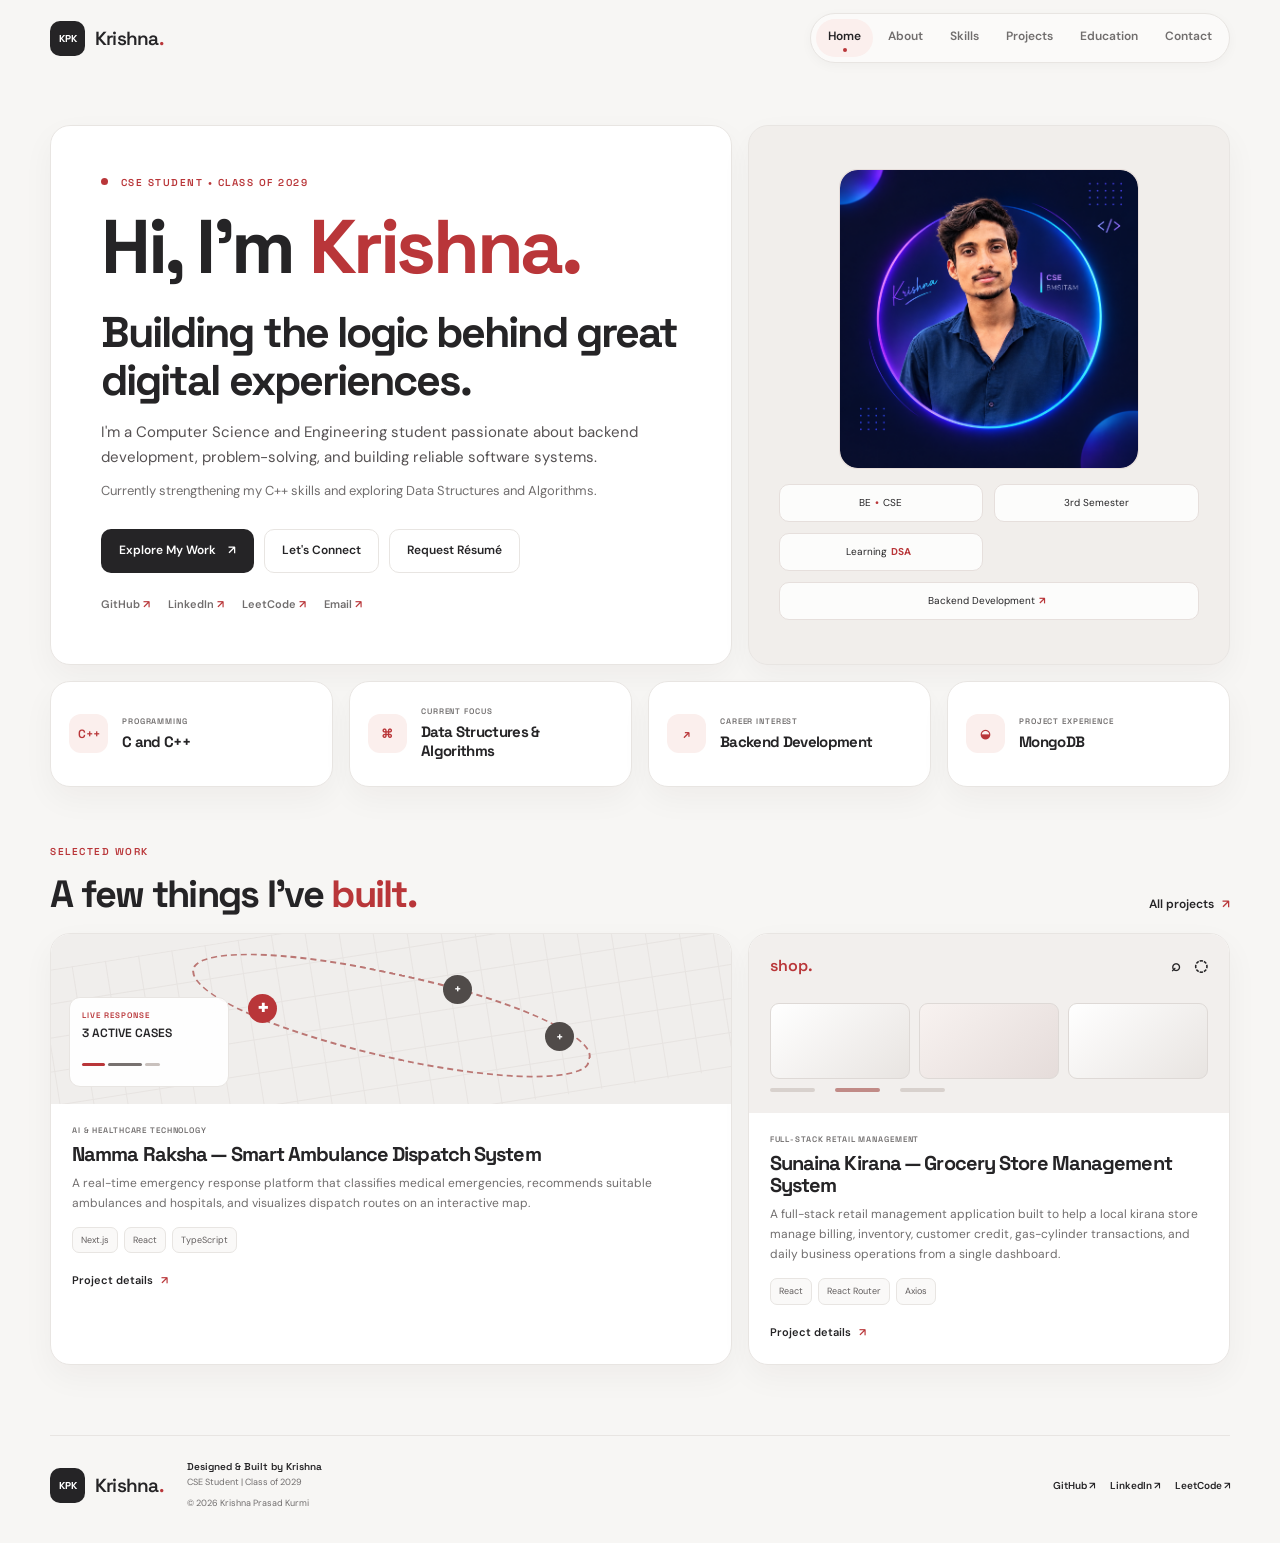
==== index.html @ 3d7d9dd7 "Add portfolio project screenshots" ====
<!doctype html>
<html lang="en">
<head>
  <meta charset="UTF-8">
  <meta name="viewport" content="width=device-width, initial-scale=1.0">
  <meta name="description" content="Explore Krishna Prasad Kurmi's portfolio: a CSE student at BMS Institute of Technology &amp; Management learning backend development, C++, and DSA skills.">
  <meta name="theme-color" content="#ffffff">
  <meta name="robots" content="index, follow">
  <link rel="canonical" href="https://krishna-portfolio.krishnaprasadkurmi99.workers.dev/">
  <meta property="og:type" content="website">
  <meta property="og:title" content="Krishna Prasad Kurmi | CSE Student &amp; Aspiring Backend Developer">
  <meta property="og:description" content="Explore Krishna Prasad Kurmi's portfolio: a CSE student at BMS Institute of Technology &amp; Management learning backend development, C++, and DSA skills.">
  <meta property="og:url" content="https://krishna-portfolio.krishnaprasadkurmi99.workers.dev/">
  <meta property="og:site_name" content="Krishna Prasad Kurmi | Personal Portfolio">
  <meta property="og:image" content="https://krishna-portfolio.krishnaprasadkurmi99.workers.dev/profile-photo.png">
  <meta property="og:image:alt" content="Krishna Prasad Kurmi">
  <meta property="og:locale" content="en_IN">
  <meta name="twitter:card" content="summary_large_image">
  <meta name="twitter:title" content="Krishna Prasad Kurmi | CSE Student &amp; Aspiring Backend Developer">
  <meta name="twitter:description" content="Explore Krishna Prasad Kurmi's portfolio: a CSE student at BMS Institute of Technology &amp; Management learning backend development, C++, and DSA skills.">
  <meta name="twitter:image" content="https://krishna-portfolio.krishnaprasadkurmi99.workers.dev/profile-photo.png">
  <meta name="twitter:image:alt" content="Krishna Prasad Kurmi">
  <script type="application/ld+json">
    {
      "@context": "https://schema.org",
      "@type": "Person",
      "name": "Krishna Prasad Kurmi",
      "url": "https://krishna-portfolio.krishnaprasadkurmi99.workers.dev/",
      "image": "https://krishna-portfolio.krishnaprasadkurmi99.workers.dev/profile-photo.png",
      "jobTitle": "Computer Science and Engineering Student",
      "affiliation": {
        "@type": "CollegeOrUniversity",
        "name": "BMS Institute of Technology & Management"
      },
      "knowsAbout": ["Backend development", "C++", "Data Structures and Algorithms", "Software engineering"],
      "sameAs": ["https://github.com/krishnaprasadkurmi99-jpg", "https://www.linkedin.com/in/krishnaprasadkurmi7/", "https://leetcode.com/u/kurmikrishna7/"]
    }
  </script>
  <link rel="preconnect" href="https://fonts.googleapis.com">
  <link rel="preconnect" href="https://fonts.gstatic.com" crossorigin>
  <link href="https://fonts.googleapis.com/css2?family=DM+Sans:wght@400;500;600;700&amp;family=Space+Grotesk:wght@400;500;600;700&amp;display=swap" rel="stylesheet">
  <link rel="stylesheet" href="style.css">
  <title>Krishna Prasad Kurmi | CSE Student &amp; Aspiring Backend Developer</title>
</head>
<body data-page="home">
  <a class="skip-link" href="#main-content">Skip to content</a>
  <header class="site-header">
    <nav class="nav container" aria-label="Main navigation">
      <a class="brand" href="/" aria-label="Krishna home">
        <span class="brand-mark">KPK</span>
        <span class="brand-name">Krishna<span>.</span></span>
      </a>
      <button class="menu-toggle" type="button" aria-expanded="false" aria-controls="primary-navigation" aria-label="Open navigation menu">
        <span></span><span></span><span></span>
      </button>
      <div class="nav-links" id="primary-navigation"><a class="nav-link" href="/" data-page-link="home" aria-current="page">Home</a><a class="nav-link" href="/about" data-page-link="about">About</a><a class="nav-link" href="/skills" data-page-link="skills">Skills</a><a class="nav-link" href="/projects" data-page-link="projects">Projects</a><a class="nav-link" href="/education" data-page-link="education">Education</a><a class="nav-link" href="/contact" data-page-link="contact">Contact</a></div>
    </nav>
  </header>
  <main id="main-content" class="page-content">
    <section class="hero container" id="home" aria-labelledby="home-title">
      <div class="hero-copy">
        <p class="eyebrow"><span class="status-dot"></span> CSE STUDENT <b>•</b> CLASS OF 2029</p>
        <h1 id="home-title">Hi, I'm <span class="gradient-text">Krishna.</span></h1>
        <h2 class="hero-title">Building the logic behind great digital experiences.</h2>
        <p class="hero-intro">I'm a Computer Science and Engineering student passionate about backend development, problem-solving, and building reliable software systems.</p>
        <p class="hero-support">Currently strengthening my C++ skills and exploring Data Structures and Algorithms.</p>
        <div class="hero-actions">
          <a class="button button-primary" href="/projects">Explore My Work <span>↗</span></a>
          <a class="button button-ghost" href="/contact">Let's Connect</a>
          <a class="button button-ghost" href="mailto:krishnaprasadkurmi99@gmail.com?subject=Request%20for%20resume">Request Résumé</a>
        </div>
        <div class="social-links hero-socials" aria-label="Social links">
          <a href="https://github.com/krishnaprasadkurmi99-jpg" target="_blank" rel="noopener noreferrer">GitHub <span>↗</span></a>
          <a href="https://www.linkedin.com/in/krishnaprasadkurmi7/" target="_blank" rel="noopener noreferrer">LinkedIn <span>↗</span></a>
          <a href="https://leetcode.com/u/kurmikrishna7/" target="_blank" rel="noopener noreferrer">LeetCode <span>↗</span></a>
          <a href="mailto:krishnaprasadkurmi99@gmail.com">Email <span>↗</span></a>
        </div>
      </div>
      <div class="hero-visual profile-visual">
        <div class="profile-frame">
          <img src="profile-photo.png" width="1254" height="1254" alt="Krishna Prasad Kurmi">
        </div>
        <span class="profile-card profile-card--degree">BE <b>•</b> CSE</span>
        <span class="profile-card profile-card--semester">3rd Semester</span>
        <span class="profile-card profile-card--learning">Learning <b>DSA</b></span>
        <span class="profile-card profile-card--backend">Backend Development <b>↗</b></span>
      </div>
      <div class="home-highlights" aria-label="Technology and interest highlights">
        <article class="home-highlight-card home-highlight-card--language">
          <span aria-hidden="true">C++</span>
          <div><p class="info-card-label">PROGRAMMING</p><h3>C and C++</h3></div>
        </article>
        <article class="home-highlight-card home-highlight-card--focus">
          <span aria-hidden="true">⌘</span>
          <div><p class="info-card-label">CURRENT FOCUS</p><h3>Data Structures &amp; Algorithms</h3></div>
        </article>
        <article class="home-highlight-card home-highlight-card--interest">
          <span aria-hidden="true">↗</span>
          <div><p class="info-card-label">CAREER INTEREST</p><h3>Backend Development</h3></div>
        </article>
        <article class="home-highlight-card home-highlight-card--database">
          <span aria-hidden="true">◒</span>
          <div><p class="info-card-label">PROJECT EXPERIENCE</p><h3>MongoDB</h3></div>
        </article>
      </div>
    </section>
    <section class="home-projects container" aria-labelledby="home-projects-title">
      <div class="home-projects-heading">
        <div><p class="eyebrow">SELECTED WORK</p><h2 id="home-projects-title">A few things I've <span class="gradient-text">built.</span></h2></div>
        <a class="text-link" href="/projects">All projects <span aria-hidden="true">↗</span></a>
      </div>
      <div class="home-project-grid" id="home-featured-projects" aria-live="polite"></div>
    </section>
  </main>
  <footer class="site-footer container">
    <a class="brand" href="/" aria-label="Krishna home"><span class="brand-mark">KPK</span><span class="brand-name">Krishna<span>.</span></span></a>
    <div class="footer-copy"><strong>Designed &amp; Built by Krishna</strong><span>CSE Student | Class of 2029</span><small>&copy; <span id="copyright-year"></span> Krishna Prasad Kurmi</small></div>
    <div class="social-links footer-socials" aria-label="Social profiles"><a href="https://github.com/krishnaprasadkurmi99-jpg" target="_blank" rel="noopener noreferrer" aria-label="GitHub profile">GitHub ↗</a><a href="https://www.linkedin.com/in/krishnaprasadkurmi7/" target="_blank" rel="noopener noreferrer" aria-label="LinkedIn profile">LinkedIn ↗</a><a href="https://leetcode.com/u/kurmikrishna7/" target="_blank" rel="noopener noreferrer" aria-label="LeetCode profile">LeetCode ↗</a></div>
  </footer>
  <button class="back-to-top" id="back-to-top" type="button" aria-label="Back to top">↑</button>
  <script src="script.js?v=20261101-project-screenshots"></script>
</body>
</html>
---- style.css ----
:root {
  color-scheme: light;
  --paper: #f7f6f4;
  --card: #fff;
  --ink: #252426;
  --muted: #716e6e;
  --line: #e8e5e2;
  --accent: #b93639;
  --accent-soft: #fbefed;
  --shadow: 0 12px 32px rgba(35, 29, 28, .045);
  --radius: 20px;
  --sans: "DM Sans", sans-serif;
  --display: "Space Grotesk", sans-serif;
}

* { box-sizing: border-box; }
html { scroll-behavior: smooth; scroll-padding-top: 100px; }
body {
  margin: 0;
  background: var(--paper);
  color: var(--ink);
  font: 400 15px/1.65 var(--sans);
  text-rendering: optimizeLegibility;
  -webkit-font-smoothing: antialiased;
}
body.modal-open { overflow: hidden; }
a { color: inherit; text-decoration: none; }
button, input, textarea { font: inherit; }
button { color: inherit; }
img { display: block; max-width: 100%; }
h1, h2, h3, p { margin-top: 0; }
h1, h2, h3 { font-family: var(--display); letter-spacing: -.045em; line-height: 1.12; }
h1 { font-size: clamp(42px, 6vw, 76px); }
h2 { font-size: clamp(30px, 4vw, 48px); }
h3 { font-size: 20px; }
:focus-visible { outline: 2px solid var(--accent); outline-offset: 4px; }
section[id] { scroll-margin-top: 96px; }
.container { width: min(1180px, calc(100% - 48px)); margin-inline: auto; }
.skip-link {
  position: fixed;
  top: 10px;
  left: 10px;
  z-index: 100;
  padding: 10px 14px;
  border-radius: 8px;
  background: var(--ink);
  color: #fff;
  transform: translateY(-160%);
}
.skip-link:focus { transform: translateY(0); }

.site-header {
  position: sticky;
  top: 0;
  z-index: 10;
  border-bottom: 1px solid transparent;
  background: var(--paper);
  transition: background-color .2s ease, border-color .2s ease, box-shadow .2s ease;
}
.site-header.is-scrolled {
  border-color: rgba(232, 229, 226, .8);
  background: rgba(247, 246, 244, .88);
  box-shadow: 0 4px 20px rgba(35, 29, 28, .035);
  -webkit-backdrop-filter: blur(12px);
  backdrop-filter: blur(12px);
}
.nav { min-height: 76px; display: flex; align-items: center; justify-content: space-between; gap: 28px; }
.brand { display: inline-flex; flex: 0 0 auto; align-items: center; gap: 10px; }
.brand-mark {
  display: grid;
  width: 35px;
  height: 35px;
  place-items: center;
  border-radius: 10px;
  background: var(--ink);
  color: white;
  font: 700 10px var(--display);
}
.brand-name { font: 600 19px var(--display); letter-spacing: -.04em; }
.brand-name span, .project-info h3 span { color: var(--accent); }
.nav-links {
  display: flex;
  align-items: center;
  gap: 3px;
  padding: 5px;
  border: 1px solid var(--line);
  border-radius: 999px;
  background: #fbfaf9;
  box-shadow: 0 3px 12px rgba(35, 29, 28, .035);
}
.nav-link {
  position: relative;
  display: inline-flex;
  min-height: 38px;
  align-items: center;
  justify-content: center;
  padding: 8px 12px 10px;
  border-radius: 999px;
  color: var(--muted);
  font-size: 12px;
  font-weight: 600;
  white-space: nowrap;
  transition: background-color .18s ease, color .18s ease;
}
.nav-link::after {
  position: absolute;
  bottom: 5px;
  left: 50%;
  width: 4px;
  height: 4px;
  border-radius: 50%;
  background: var(--accent);
  content: "";
  opacity: 0;
  transform: translateX(-50%);
  transition: opacity .18s ease;
}
.nav-link:hover { background: #f3f1ef; color: var(--ink); }
.nav-link.active, .nav-link[aria-current="page"] { background: var(--accent-soft); color: var(--ink); }
.nav-link.active::after, .nav-link[aria-current="page"]::after { opacity: 1; }
.nav-link:focus-visible { outline-offset: 2px; }
.menu-toggle { display: none; }

main { display: block; }
main.page-content > section { animation: page-enter .22s ease-out both; }
@keyframes page-enter { from { opacity: 0; } to { opacity: 1; } }
.hero {
  display: grid;
  grid-template-columns: repeat(12, minmax(0, 1fr));
  gap: 16px;
  padding-top: 48px;
  padding-bottom: 24px;
}
.hero-copy,
.profile-visual,
.home-highlight-card,
.about-intro,
.about-story,
.info-card,
.approach-heading,
.approach-card,
.projects-intro,
.skills-intro,
.skill-card,
.journey-intro,
.education-college-card,
.education-fact-card,
.growth-milestone,
.achievement-empty,
.technical-growth-card,
.contact-heading,
.contact-details-card,
.contact-form-card,
.contact-resume-card,
.journey-heading,
.journey-step {
  min-width: 0;
  border: 1px solid var(--line);
  border-radius: var(--radius);
  background: var(--card);
  box-shadow: var(--shadow);
}
.hero-copy {
  grid-column: span 7;
  display: flex;
  flex-direction: column;
  justify-content: center;
  padding: clamp(28px, 4vw, 50px);
}
.eyebrow {
  margin-bottom: 14px;
  color: var(--accent);
  font: 600 10px/1.4 var(--display);
  letter-spacing: .15em;
  text-transform: uppercase;
}
.status-dot { display: inline-block; width: 7px; height: 7px; margin-right: 8px; border-radius: 50%; background: var(--accent); vertical-align: 1px; }
.hero-copy h1 { margin-bottom: 20px; }
.gradient-text { color: var(--accent); }
.hero-title { max-width: 620px; margin-bottom: 15px; font-size: clamp(27px, 3.4vw, 43px); }
.hero-intro { max-width: 570px; margin-bottom: 10px; color: #565253; font-size: 15px; }
.hero-support { color: var(--muted); font-size: 13px; }
.hero-actions { display: flex; flex-wrap: wrap; align-items: center; gap: 10px; margin: 15px 0 0; }
.button {
  display: inline-flex;
  min-height: 44px;
  align-items: center;
  justify-content: center;
  gap: 12px;
  padding: 11px 17px;
  border: 1px solid transparent;
  border-radius: 10px;
  cursor: pointer;
  font-size: 12px;
  font-weight: 600;
  transition: background-color .18s ease, border-color .18s ease, color .18s ease, transform .18s ease;
}
.button:hover { transform: translateY(-2px); }
.button-primary { background: var(--ink); color: #fff; }
.button-primary:hover { background: var(--accent); }
.button-ghost { border-color: var(--line); background: white; color: var(--ink); }
.button-ghost:hover { border-color: var(--accent); color: var(--accent); }
.hero-socials { display: flex; flex-wrap: wrap; gap: 10px 18px; margin-top: 22px; color: var(--muted); }
.social-links a { font-size: 11px; font-weight: 600; transition: color .18s ease; }
.social-links a:hover { color: var(--accent); }
.hero-socials span { color: var(--accent); }
.profile-visual {
  grid-column: span 5;
  display: grid;
  grid-template-columns: repeat(2, minmax(0, 1fr));
  align-content: center;
  gap: 11px;
  padding: clamp(18px, 2.5vw, 30px);
  background: #f1eeeb;
}
.profile-frame {
  grid-column: 1 / -1;
  width: min(100%, 300px);
  aspect-ratio: 1;
  justify-self: center;
  overflow: hidden;
  margin-bottom: 4px;
  border: 1px solid #e6ddda;
  border-radius: 18px;
  background: #e9e3df;
}
.profile-frame img { width: 100%; height: 100%; border-radius: inherit; object-fit: cover; }
.profile-card {
  display: flex;
  min-height: 38px;
  align-items: center;
  justify-content: center;
  padding: 8px;
  border: 1px solid #e6dfdc;
  border-radius: 10px;
  background: rgba(255,255,255,.82);
  color: var(--ink);
  font-size: 10px;
  text-align: center;
}
.profile-card b { margin-inline: 4px; color: var(--accent); }
.profile-card--backend { grid-column: 1 / -1; }
.home-highlights {
  grid-column: 1 / -1;
  display: grid;
  grid-template-columns: repeat(4, minmax(0, 1fr));
  gap: 16px;
}
.home-highlight-card {
  display: flex;
  min-height: 106px;
  align-items: center;
  gap: 14px;
  padding: 18px;
  transition: border-color .18s ease, transform .18s ease;
}
.home-highlight-card:hover,
.contact-resume-card:hover { border-color: #d7b7b4; transform: translateY(-3px); }
.home-highlight-card > span,
.info-card-icon,
.approach-icon,
.technical-growth-icon,
.education-fact-icon,
.contact-item-icon,
.contact-resume-icon {
  display: grid;
  flex: 0 0 auto;
  width: 39px;
  height: 39px;
  place-items: center;
  border-radius: 12px;
  background: var(--accent-soft);
  color: var(--accent);
  font: 600 12px var(--display);
}
.home-highlight-card .info-card-label { margin-bottom: 4px; color: var(--muted); font-size: 8px; }
.home-highlight-card h3 { margin: 0; font-size: 15px; line-height: 1.3; }
.home-projects { padding-block: 34px 70px; }
.home-projects-heading { display: flex; align-items: end; justify-content: space-between; gap: 20px; margin-bottom: 18px; }
.home-projects-heading h2 { margin: 0; font-size: clamp(26px, 3.5vw, 38px); }
.text-link { display: inline-flex; flex: 0 0 auto; align-items: center; gap: 8px; color: var(--ink); font-size: 12px; font-weight: 600; }
.text-link span { color: var(--accent); }
.home-project-grid { display: grid; grid-template-columns: repeat(12, minmax(0, 1fr)); gap: 16px; }
.home-project-card { grid-column: span 5; min-width: 0; overflow: hidden; border: 1px solid var(--line); border-radius: var(--radius); background: var(--card); box-shadow: var(--shadow); transition: border-color .18s ease, transform .18s ease; }
.home-project-card:first-child { grid-column: span 7; }
.home-project-card:hover { border-color: #d7b7b4; transform: translateY(-3px); }
.home-project-preview .project-preview { min-height: 170px; }
.home-project-info { padding: 21px; }
.home-project-info h3 { margin: 6px 0 9px; font-size: 20px; }
.home-project-info h3 a:hover, .text-link:hover { color: var(--accent); }
.home-project-info > p:not(.project-type) { margin-bottom: 13px; color: var(--muted); font-size: 12px; }
.home-project-info .tags { margin-bottom: 14px; }
.home-project-info .text-link { font-size: 11px; }

.section { padding-block: 62px; }
.about-section, .skills-section, .journey-section { background: transparent; }
.section > .container { display: grid; gap: 16px; }
.about-intro, .projects-intro, .skills-intro, .journey-intro, .contact-heading { padding: clamp(24px, 3.5vw, 38px); }
.about-intro .eyebrow,
.projects-intro .eyebrow,
.skills-intro .eyebrow,
.journey-intro .eyebrow,
.contact-heading .eyebrow { margin-bottom: 10px; }
.about-intro h1, .about-intro h2,
.projects-intro h1, .projects-intro h2,
.skills-intro h1, .skills-intro h2,
.journey-intro h1, .journey-intro h2,
.contact-heading h1, .contact-heading h2 { max-width: 850px; margin-bottom: 10px; font-size: clamp(30px, 4vw, 48px); }
.about-subtitle,
.projects-intro > p:last-child,
.skills-intro > p:last-child,
.journey-intro > p:last-child,
.contact-heading > p:last-child { margin-bottom: 0; color: var(--muted); }
.about-layout { display: grid; grid-template-columns: repeat(12, minmax(0, 1fr)); gap: 16px; }
.about-story { grid-column: span 7; padding: clamp(24px, 3vw, 38px); }
.about-story-lead { color: var(--ink); font: 500 20px/1.5 var(--display); }
.about-story p:not(.about-story-lead) { color: #625e5e; }
.about-story p:last-child { margin-bottom: 0; }
.highlight { border-bottom: 1px solid #d5aaa7; color: var(--ink); }
.about-info-grid { grid-column: span 5; display: grid; grid-template-columns: repeat(2, minmax(0, 1fr)); gap: 16px; }
.info-card { padding: 19px; transition: border-color .18s ease, transform .18s ease; }
.info-card:hover, .approach-card:hover, .skill-card:hover, .education-fact-card:hover, .technical-growth-card:hover { border-color: #d7b7b4; transform: translateY(-3px); }
.info-card-icon, .approach-icon, .technical-growth-icon, .education-fact-icon { margin-bottom: 15px; }
.info-card-label, .skill-card-label, .journey-kicker, .project-type, .card-kicker { color: var(--muted); font: 600 9px/1.45 var(--display); letter-spacing: .11em; }
.info-card h3 { margin: 0; font-size: 15px; line-height: 1.35; }
.approach-block { display: grid; grid-template-columns: repeat(12, minmax(0, 1fr)); gap: 16px; }
.approach-heading { grid-column: span 4; padding: 27px; }
.approach-heading h2 { margin: 0; font-size: clamp(26px, 3vw, 36px); }
.muted-text { color: #827d7b; }
.approach-grid { grid-column: span 8; display: grid; grid-template-columns: repeat(3, minmax(0, 1fr)); gap: 16px; }
.approach-card { padding: 20px; transition: border-color .18s ease, transform .18s ease; }
.approach-number { color: var(--accent); font: 600 10px var(--display); }
.approach-icon { width: 35px; height: 35px; margin: 12px 0; }
.approach-card h3 { font-size: 16px; }
.approach-card p { margin-bottom: 0; color: var(--muted); font-size: 12px; }

.project-filters, .skill-filters { display: flex; flex-wrap: wrap; gap: 8px; }
.project-filter, .filter-button {
  min-height: 38px;
  padding: 8px 13px;
  border: 1px solid var(--line);
  border-radius: 999px;
  background: var(--card);
  color: var(--muted);
  cursor: pointer;
  font-size: 10px;
  font-weight: 600;
  transition: background-color .18s ease, border-color .18s ease, color .18s ease;
}
.project-filter:hover, .filter-button:hover { border-color: #d7b7b4; color: var(--ink); }
.project-filter.active, .filter-button.active { border-color: var(--ink); background: var(--ink); color: white; }
.project-showcase { display: grid; grid-template-columns: repeat(12, minmax(0, 1fr)); gap: 16px; align-items: stretch; }
.showcase-card {
  grid-column: span 6;
  min-width: 0;
  overflow: hidden;
  border: 1px solid var(--line);
  border-radius: var(--radius);
  background: var(--card);
  box-shadow: var(--shadow);
  transition: border-color .18s ease, transform .18s ease;
}
.showcase-card--featured { grid-column: 1 / -1; display: grid; grid-template-columns: minmax(0, .9fr) minmax(0, 1.1fr); }
.showcase-card:not(.showcase-card--featured):nth-child(2) { grid-column: span 5; }
.showcase-card:not(.showcase-card--featured):nth-child(3) { grid-column: span 7; }
.showcase-card:hover { border-color: #d7b7b4; transform: translateY(-3px); }
.project-feature-list { margin: 0 0 17px; padding-left: 18px; color: #625e5e; font-size: 11px; line-height: 1.6; }
.project-feature-list li + li { margin-top: 5px; }
.project-link-note { align-self: center; color: var(--muted); font-size: 10px; }
.project-preview { position: relative; min-height: 190px; overflow: hidden; background: #f0eeec; }
.showcase-card--featured .project-preview { min-height: 300px; height: 100%; }
.project-preview--emergency { background: #f0eeec; }
.map-grid { position: absolute; inset: 0; opacity: .5; background-image: linear-gradient(#ded9d6 1px, transparent 1px), linear-gradient(90deg, #ded9d6 1px, transparent 1px); background-size: 28px 28px; transform: rotate(-9deg) scale(1.2); }
.map-route { position: absolute; top: 23%; left: 20%; width: 60%; height: 50%; border: 2px dashed #bb7774; border-radius: 45% 50% 45% 55%; transform: rotate(12deg); }
.map-marker { position: absolute; display: grid; width: 29px; height: 29px; place-items: center; border-radius: 50%; background: var(--accent); color: white; font: 700 12px var(--display); }
.marker-ambulance { top: 35%; left: 29%; }
.marker-hospital { top: 52%; right: 23%; background: #504b49; }
.marker-hospital-two { top: 24%; right: 38%; }
.emergency-panel { position: absolute; bottom: 17px; left: 18px; width: 160px; padding: 12px; border: 1px solid var(--line); border-radius: 11px; background: rgba(255,255,255,.95); }
.emergency-panel small { display: block; color: var(--accent); font: 600 8px var(--display); letter-spacing: .12em; }
.emergency-panel strong { display: block; margin: 5px 0 8px; font: 600 12px var(--display); }
.emergency-panel i { display: inline-block; width: 23px; height: 3px; margin-right: 3px; border-radius: 4px; background: #b93639; }
.emergency-panel i:nth-of-type(2) { width: 34px; background: #77716f; }
.emergency-panel i:nth-of-type(3) { width: 15px; background: #c9c1bd; }
.project-preview--retail { padding: 21px; background: #f2efed; }
.store-header { display: flex; align-items: center; gap: 13px; color: var(--ink); font: 600 16px var(--display); }
.store-header span { margin-right: auto; color: var(--accent); }
.store-products { display: grid; grid-template-columns: repeat(3, 1fr); gap: 9px; margin-top: 27px; }
.store-products i { height: 76px; border: 1px solid #ded9d6; border-radius: 9px; background: linear-gradient(140deg, #fff, #e8e4e1); }
.store-products i:nth-child(2) { background: linear-gradient(140deg, #f8f2f0, #e5dcda); }
.store-product-lines { display: flex; gap: 20px; margin-top: 9px; }
.store-product-lines b { width: 45px; height: 4px; border-radius: 3px; background: #d8d1cd; }
.store-product-lines b:nth-child(2) { background: #c18b87; }
.project-preview--printing { display: flex; padding: 20px; background: #efedeb; }
.print-sidebar { width: 38px; display: flex; flex-direction: column; gap: 13px; padding: 13px 9px; border-radius: 9px; background: #dedad7; }
.print-sidebar i { height: 10px; border-radius: 3px; background: #bdb7b3; }
.print-sidebar i:first-child { background: var(--accent); }
.print-content { flex: 1; min-width: 0; padding: 12px 17px; }
.print-content small { color: var(--accent); font: 600 8px var(--display); letter-spacing: .13em; }
.print-content strong { display: block; margin: 7px 0 16px; font: 600 13px var(--display); }
.print-jobs { display: grid; gap: 7px; }
.print-jobs i { display: block; height: 31px; border: 1px solid #ded9d6; border-radius: 7px; background: #fff; }
.print-jobs i::before { display: block; width: 21px; height: 21px; margin: 4px; border-radius: 4px; background: #eee7e4; content: ""; }
.project-preview--screenshot { background: #101116; }
.project-preview--screenshot img { width: 100%; height: 100%; min-height: 190px; object-fit: cover; object-position: top center; }
.showcase-info { min-width: 0; padding: clamp(20px, 2.6vw, 30px); }
.showcase-topline { display: flex; align-items: flex-start; justify-content: space-between; gap: 10px; }
.project-type { margin: 0; font-size: 8px; }
.showcase-info h3 { margin: 12px 0; font-size: clamp(19px, 2.2vw, 26px); }
.showcase-info > p { margin-bottom: 16px; color: #625e5e; font-size: 12px; line-height: 1.7; }
.status-badge { display: inline-flex; align-items: center; width: fit-content; padding: 5px 9px; border: 1px solid #eadbd9; border-radius: 999px; background: var(--accent-soft); color: var(--accent); font-size: 9px; font-weight: 600; white-space: nowrap; }
.tags { display: flex; flex-wrap: wrap; gap: 6px; }
.tags span, .modal-tags span { padding: 5px 8px; border: 1px solid var(--line); border-radius: 7px; background: #faf9f8; color: #625e5e; font-size: 9px; }
.showcase-actions { display: flex; flex-wrap: wrap; align-items: center; gap: 8px; margin-top: 20px; }
.project-details-button { min-height: 38px; padding: 8px 12px; border: 0; }
.project-link { display: inline-flex; min-height: 38px; align-items: center; padding: 8px 12px; border: 1px solid var(--line); border-radius: 9px; color: var(--muted); font-size: 10px; font-weight: 600; }
.project-link:hover { border-color: var(--accent); color: var(--accent); }
.project-showcase--single { grid-template-columns: minmax(0, 1fr); }

.skill-card-grid { display: grid; grid-template-columns: repeat(4, minmax(0, 1fr)); grid-auto-flow: dense; gap: 16px; }
.skill-card { padding: 21px; transition: border-color .18s ease, transform .18s ease; }
.skill-card:nth-child(2), .skill-card:nth-child(3) { grid-column: span 2; }
.skill-card-icon { display: grid; width: 38px; height: 38px; place-items: center; margin-bottom: 15px; border-radius: 11px; background: var(--accent-soft); color: var(--accent); font: 600 13px var(--display); }
.skill-card-heading { display: flex; align-items: center; justify-content: space-between; gap: 10px; }
.skill-card-label { margin-bottom: 7px; }
.skill-card h3 { margin-bottom: 9px; font-size: 17px; }
.skill-card > p { margin-bottom: 0; color: var(--muted); font-size: 11px; }
.status-familiar, .status-learning, .status-planned, .status-using { border-color: var(--line); background: #f7f6f4; color: #6b6664; }
.skill-card.is-hidden { display: none; }
.learning-journey { display: grid; grid-template-columns: repeat(12, minmax(0, 1fr)); gap: 16px; }
.journey-heading { grid-column: span 4; padding: 26px; }
.journey-heading .eyebrow { margin-bottom: 10px; }
.journey-heading h2 { margin-bottom: 0; font-size: clamp(27px, 3vw, 36px); }
.journey-timeline { grid-column: span 8; display: grid; grid-template-columns: repeat(2, minmax(0, 1fr)); gap: 16px; }
.journey-step { display: flex; align-items: flex-start; gap: 14px; padding: 18px; }
.journey-marker { display: grid; flex: 0 0 34px; width: 34px; height: 34px; place-items: center; border-radius: 10px; background: var(--accent-soft); color: var(--accent); font: 600 10px var(--display); }
.journey-step > div { min-width: 0; }
.journey-step .journey-kicker { margin-bottom: 5px; }
.journey-step h3 { margin-bottom: 0; font-size: 14px; }

.education-bento { display: grid; grid-template-columns: repeat(12, minmax(0, 1fr)); gap: 16px; }
.education-college-card {
  position: relative;
  grid-column: span 6;
  min-height: 220px;
  overflow: hidden;
  padding: clamp(24px, 3vw, 36px);
  background: #f1eeeb;
}
.education-college-card .journey-kicker { color: var(--accent); }
.education-college-card h3 { position: relative; z-index: 1; max-width: 420px; font-size: clamp(23px, 3vw, 34px); }
.education-college-card > p:not(.journey-kicker) { position: relative; z-index: 1; max-width: 380px; margin-bottom: 0; color: var(--muted); font-size: 13px; }
.education-card-mark { position: absolute; right: 17px; bottom: -16px; color: rgba(37,36,38,.06); font: 700 82px/.9 var(--display); letter-spacing: -.09em; }
.education-fact-card { grid-column: span 3; min-height: 102px; padding: 17px; transition: border-color .18s ease, transform .18s ease; }
.education-fact-icon { width: 34px; height: 34px; margin-bottom: 11px; font-size: 10px; }
.education-fact-card .journey-kicker { margin-bottom: 5px; font-size: 8px; }
.education-fact-card h3 { margin-bottom: 0; font-size: 14px; line-height: 1.3; }
.growth-timeline { display: grid; grid-template-columns: repeat(2, minmax(0, 1fr)); gap: 16px; }
.growth-milestone { display: flex; align-items: flex-start; gap: 15px; padding: 20px; }
.growth-marker { display: grid; flex: 0 0 36px; width: 36px; height: 36px; place-items: center; border-radius: 11px; background: var(--accent-soft); color: var(--accent); font: 600 10px var(--display); }
.growth-content { min-width: 0; }
.growth-content h3 { margin-bottom: 8px; font-size: 17px; }
.growth-content > p:last-child { margin-bottom: 0; color: var(--muted); font-size: 11px; }
.achievements-block, .growth-cards-heading { margin-top: 8px; }
.achievements-heading { margin-bottom: 12px; }
.achievements-heading h2, .growth-cards-heading h2 { margin-bottom: 0; font-size: clamp(26px, 3.2vw, 38px); }
.achievement-empty { padding: 20px; border-style: dashed; box-shadow: none; }
.achievement-empty-icon, .achievement-card-icon { display: block; margin-bottom: 10px; color: var(--accent); }
.achievement-empty h3, .achievement-card h3 { font-size: 16px; }
.achievement-empty p, .achievement-card > p:last-child { margin-bottom: 0; color: var(--muted); font-size: 12px; }
.achievement-grid { display: grid; grid-template-columns: repeat(3, minmax(0, 1fr)); gap: 16px; }
.achievement-card { padding: 20px; }
.growth-cards { display: grid; grid-template-columns: repeat(3, minmax(0, 1fr)); gap: 16px; }
.technical-growth-card { padding: 21px; transition: border-color .18s ease, transform .18s ease; }
.technical-growth-card h3 { font-size: 17px; }
.technical-growth-card > p:last-child { margin-bottom: 0; color: var(--muted); font-size: 11px; }

.contact-section { padding: 62px 0; }
.contact-section > .container { display: grid; gap: 16px; }
.contact-grid { display: grid; grid-template-columns: repeat(12, minmax(0, 1fr)); align-items: stretch; gap: 16px; }
.contact-details-card { grid-column: span 5; padding: clamp(22px, 3vw, 34px); }
.contact-card-kicker, .form-note { color: var(--muted); font: 600 9px var(--display); letter-spacing: .11em; }
.contact-details-card h3 { margin-bottom: 13px; font-size: clamp(27px, 3vw, 37px); }
.contact-details-card h3 span { color: var(--accent); }
.contact-card-copy { color: var(--muted); font-size: 12px; }
.contact-list { display: grid; gap: 8px; }
.contact-item { display: flex; min-width: 0; align-items: center; gap: 10px; padding: 10px; border: 1px solid var(--line); border-radius: 11px; transition: border-color .18s ease, background-color .18s ease; }
.contact-item:hover { border-color: #d7b7b4; background: #fdfaf9; }
.contact-item-icon { width: 33px; height: 33px; border-radius: 10px; font-size: 11px; }
.contact-item > span:nth-child(2) { display: grid; min-width: 0; gap: 1px; margin-right: auto; }
.contact-item small { color: var(--muted); font: 600 8px var(--display); letter-spacing: .1em; }
.contact-item strong { overflow-wrap: anywhere; font-size: 10px; }
.contact-item > b { color: var(--accent); }
.contact-form-card { grid-column: span 7; display: flex; flex-direction: column; gap: 14px; padding: clamp(22px, 3vw, 34px); }
.form-row { display: grid; grid-template-columns: repeat(2, minmax(0, 1fr)); gap: 14px; }
.form-field { display: flex; min-width: 0; flex-direction: column; gap: 6px; }
.form-field label { color: var(--ink); font-size: 11px; font-weight: 600; }
.form-field input, .form-field textarea { width: 100%; min-width: 0; padding: 11px 12px; resize: vertical; border: 1px solid var(--line); border-radius: 9px; outline: none; background: #fcfbfa; color: var(--ink); font: 12px var(--sans); }
.form-field input:focus, .form-field textarea:focus { border-color: #c57d79; box-shadow: 0 0 0 3px rgba(185,54,57,.08); }
.form-field.has-error input, .form-field.has-error textarea { border-color: var(--accent); }
.form-error { min-height: 13px; color: var(--accent); font-size: 10px; }
.form-submit { align-self: flex-start; border: 0; }
.form-status { min-height: 0; color: #4a6650; font-size: 11px; }
.form-status.is-error { color: var(--accent); }
.email-app-button { align-self: flex-start; padding: 8px 11px; border: 1px solid var(--line); border-radius: 8px; background: #fff; color: var(--accent); cursor: pointer; font-size: 10px; }
.email-app-button[hidden] { display: none; }
.form-note { margin: 0; font-size: 9px; letter-spacing: 0; text-transform: none; }
.contact-resume-card { display: flex; align-items: center; gap: 14px; padding: 18px 22px; transition: border-color .18s ease, transform .18s ease; }
.contact-resume-icon { width: 42px; height: 42px; }
.contact-resume-card > span:nth-child(2) { display: grid; gap: 2px; margin-right: auto; }
.contact-resume-card small { color: var(--muted); font: 600 8px var(--display); letter-spacing: .12em; }
.contact-resume-card strong { font: 600 15px var(--display); }
.contact-resume-card > span > span { color: var(--muted); font-size: 10px; }
.contact-resume-card > b { color: var(--accent); }

.site-footer {
  display: flex;
  align-items: center;
  gap: 24px;
  padding-block: 24px 32px;
  border-top: 1px solid var(--line);
}
.footer-copy { display: flex; flex-direction: column; gap: 2px; margin-right: auto; }
.footer-copy strong { font: 600 10px var(--display); }
.footer-copy span, .footer-copy small { color: var(--muted); font-size: 9px; }
.footer-copy small { margin-top: 4px; }
.footer-socials { display: flex; flex-wrap: wrap; justify-content: flex-end; gap: 15px; }
.footer-socials a { font-size: 10px; }
.back-to-top {
  position: fixed;
  right: 20px;
  bottom: 20px;
  z-index: 8;
  display: grid;
  width: 42px;
  height: 42px;
  place-items: center;
  border: 1px solid var(--line);
  border-radius: 12px;
  background: #fff;
  color: var(--accent);
  cursor: pointer;
  opacity: 0;
  pointer-events: none;
  transform: translateY(6px);
  transition: opacity .18s ease, transform .18s ease;
}
.back-to-top.is-visible { opacity: 1; pointer-events: auto; transform: translateY(0); }

.project-modal[hidden] { display: none; }
.project-modal { position: fixed; inset: 0; z-index: 30; display: grid; place-items: center; padding: 20px; }
.project-modal-backdrop { position: absolute; inset: 0; background: rgba(25, 23, 22, .52); }
.project-modal-content { position: relative; z-index: 1; width: min(720px, 100%); max-height: min(780px, calc(100vh - 40px)); overflow: auto; padding: clamp(24px, 4vw, 40px); border: 1px solid var(--line); border-radius: 20px; background: var(--card); box-shadow: 0 24px 70px rgba(35,29,28,.16); }
.project-modal-screenshots { display: grid; gap: 12px; margin: 18px 0; }
.project-modal-screenshots[hidden] { display: none; }
.project-modal-screenshots figure { overflow: hidden; margin: 0; border: 1px solid var(--line); border-radius: 12px; background: #10191d; }
.project-modal-screenshots img { display: block; width: 100%; height: auto; max-height: 340px; object-fit: contain; }
.modal-close { position: absolute; top: 15px; right: 15px; display: grid; width: 36px; height: 36px; place-items: center; border: 1px solid var(--line); border-radius: 50%; background: #fff; cursor: pointer; font-size: 24px; }
.modal-close:hover { color: var(--accent); }
.project-modal-content h2 { padding-right: 30px; font-size: clamp(27px, 4vw, 42px); }
.modal-project-description, .modal-project-context p, .modal-project-context li, .modal-columns li { color: #625e5e; font-size: 12px; line-height: 1.7; }
.modal-columns { display: grid; grid-template-columns: .8fr 1.2fr; gap: 24px; margin-top: 24px; }
.modal-label { color: var(--accent); font: 600 9px var(--display); letter-spacing: .12em; }
.modal-tags { display: flex; flex-wrap: wrap; gap: 6px; }
.modal-project-context { margin-top: 22px; padding-top: 18px; border-top: 1px solid var(--line); }
.modal-project-context ul, .modal-columns ul { padding-left: 18px; }
.modal-project-context [hidden] { display: none; }
.modal-footer { display: flex; align-items: center; justify-content: space-between; gap: 16px; margin-top: 22px; padding-top: 16px; border-top: 1px solid var(--line); }
.modal-links { display: flex; flex-wrap: wrap; gap: 8px; }

@media (max-width: 900px) {
  .nav { gap: 18px; }
  .nav-links { gap: 2px; padding: 4px; }
  .nav-link { padding-inline: 10px; font-size: 11px; }
  .home-highlights { grid-template-columns: repeat(2, minmax(0, 1fr)); }
  .home-project-card, .home-project-card:first-child { grid-column: span 6; }
  .about-story { grid-column: span 6; }
  .about-info-grid { grid-column: span 6; }
  .approach-heading { grid-column: 1 / -1; }
  .approach-grid { grid-column: 1 / -1; }
  .skill-card-grid { grid-template-columns: repeat(2, minmax(0, 1fr)); }
  .skill-card:nth-child(2), .skill-card:nth-child(3) { grid-column: span 1; }
  .journey-heading { grid-column: span 4; }
  .journey-timeline { grid-column: span 8; grid-template-columns: 1fr; }
  .education-bento { grid-template-columns: repeat(2, minmax(0, 1fr)); }
  .education-college-card { grid-column: span 2; }
  .education-fact-card { grid-column: span 1; }
  .contact-details-card { grid-column: span 5; }
  .contact-form-card { grid-column: span 7; }
}

@media (max-width: 700px) {
  html { scroll-padding-top: 76px; }
  section[id] { scroll-margin-top: 76px; }
  .container { width: min(100% - 32px, 580px); }
  .nav { position: relative; min-height: 66px; }
  .menu-toggle {
    display: grid;
    width: 42px;
    height: 42px;
    align-content: center;
    justify-items: center;
    gap: 5px;
    border: 1px solid var(--line);
    border-radius: 50%;
    background: var(--card);
    cursor: pointer;
    transition: background-color .18s ease, border-color .18s ease;
  }
  .menu-toggle:hover { border-color: #d8d3cf; background: #fbfaf9; }
  .menu-toggle span {
    display: block;
    width: 17px;
    height: 1.5px;
    border-radius: 2px;
    background: var(--ink);
    transition: opacity .18s ease, transform .18s ease;
  }
  .menu-toggle[aria-expanded="true"] span:first-child { transform: translateY(6.5px) rotate(45deg); }
  .menu-toggle[aria-expanded="true"] span:nth-child(2) { opacity: 0; }
  .menu-toggle[aria-expanded="true"] span:last-child { transform: translateY(-6.5px) rotate(-45deg); }
  .nav-links {
    position: absolute;
    top: calc(100% + 8px);
    right: 0;
    left: auto;
    display: none;
    align-items: stretch;
    gap: 3px;
    padding: 8px;
    border: 1px solid var(--line);
    border-radius: 18px;
    background: #fbfaf9;
    box-shadow: 0 12px 28px rgba(35, 29, 28, .08);
    width: min(340px, calc(100vw - 32px));
  }
  .nav-links.open { display: grid; }
  .nav-link { min-height: 42px; justify-content: flex-start; padding: 10px 14px 12px; border-radius: 12px; font-size: 12px; }
  .nav-link::after { bottom: 10px; left: auto; right: 14px; transform: none; }
  .hero { gap: 12px; padding-top: 24px; }
  .hero-copy, .profile-visual { grid-column: 1 / -1; }
  .hero-copy { padding: 25px; }
  .hero-copy h1 { font-size: clamp(40px, 11vw, 58px); }
  .hero-title { font-size: clamp(27px, 7.5vw, 36px); }
  .profile-visual { grid-template-columns: repeat(2, minmax(0, 1fr)); }
  .profile-frame { width: min(100%, 255px); }
  .home-highlights { gap: 12px; }
  .home-projects { padding-block: 22px 44px; }
  .home-projects-heading { align-items: flex-start; flex-direction: column; gap: 12px; }
  .home-project-grid { grid-template-columns: minmax(0, 1fr); gap: 12px; }
  .home-project-card, .home-project-card:first-child { grid-column: 1; }
  .home-highlight-card { min-height: 92px; gap: 10px; padding: 14px; }
  .home-highlight-card > span { width: 34px; height: 34px; }
  .home-highlight-card h3 { font-size: 13px; }
  .section, .contact-section { padding-block: 38px; }
  .section > .container, .contact-section > .container { gap: 12px; }
  .about-layout, .approach-block, .approach-grid, .learning-journey, .journey-timeline, .education-bento, .growth-timeline, .growth-cards, .contact-grid { grid-template-columns: minmax(0, 1fr); gap: 12px; }
  .about-story, .about-info-grid, .approach-heading, .approach-grid, .journey-heading, .journey-timeline, .education-college-card, .education-fact-card, .contact-details-card, .contact-form-card { grid-column: 1; }
  .about-story { padding: 23px; }
  .about-info-grid { grid-template-columns: repeat(2, minmax(0, 1fr)); }
  .approach-grid { grid-template-columns: repeat(2, minmax(0, 1fr)); }
  .approach-card:last-child { grid-column: 1 / -1; }
  .project-showcase { grid-template-columns: repeat(2, minmax(0, 1fr)); gap: 12px; }
  .showcase-card, .showcase-card--featured, .showcase-card:not(.showcase-card--featured):nth-child(2), .showcase-card:not(.showcase-card--featured):nth-child(3) { grid-column: 1 / -1; }
  .showcase-card--featured { grid-template-columns: minmax(0, 1fr); }
  .showcase-card--featured .project-preview { min-height: 205px; }
  .journey-heading, .journey-timeline { grid-column: 1; }
  .journey-timeline { grid-template-columns: repeat(2, minmax(0, 1fr)); }
  .education-fact-card { min-height: 0; }
  .growth-timeline { grid-template-columns: repeat(2, minmax(0, 1fr)); }
  .achievement-grid, .growth-cards { grid-template-columns: repeat(2, minmax(0, 1fr)); }
  .contact-details-card, .contact-form-card { padding: 22px; }
  .site-footer { flex-wrap: wrap; gap: 16px; }
  .footer-copy { width: calc(100% - 55px); }
  .footer-socials { width: 100%; justify-content: flex-start; }
}

@media (max-width: 460px) {
  .container { width: min(100% - 28px, 420px); }
  .home-highlights, .about-info-grid, .approach-grid, .skill-card-grid, .journey-timeline, .growth-timeline, .achievement-grid, .growth-cards { grid-template-columns: minmax(0, 1fr); }
  .approach-card:last-child { grid-column: 1; }
  .skill-card:nth-child(2), .skill-card:nth-child(3) { grid-column: 1; }
  .project-showcase { grid-template-columns: minmax(0, 1fr); }
  .showcase-card, .showcase-card--featured, .showcase-card:not(.showcase-card--featured):nth-child(2), .showcase-card:not(.showcase-card--featured):nth-child(3) { grid-column: 1; }
  .form-row { grid-template-columns: minmax(0, 1fr); gap: 9px; }
  .modal-columns { grid-template-columns: minmax(0, 1fr); gap: 14px; }
  .modal-footer { align-items: flex-start; flex-direction: column; }
  .contact-resume-card { padding: 16px; }
}

@media (prefers-reduced-motion: reduce) {
  html { scroll-behavior: auto; }
  *, *::before, *::after { scroll-behavior: auto !important; transition-duration: .01ms !important; animation-duration: .01ms !important; animation-iteration-count: 1 !important; }
}
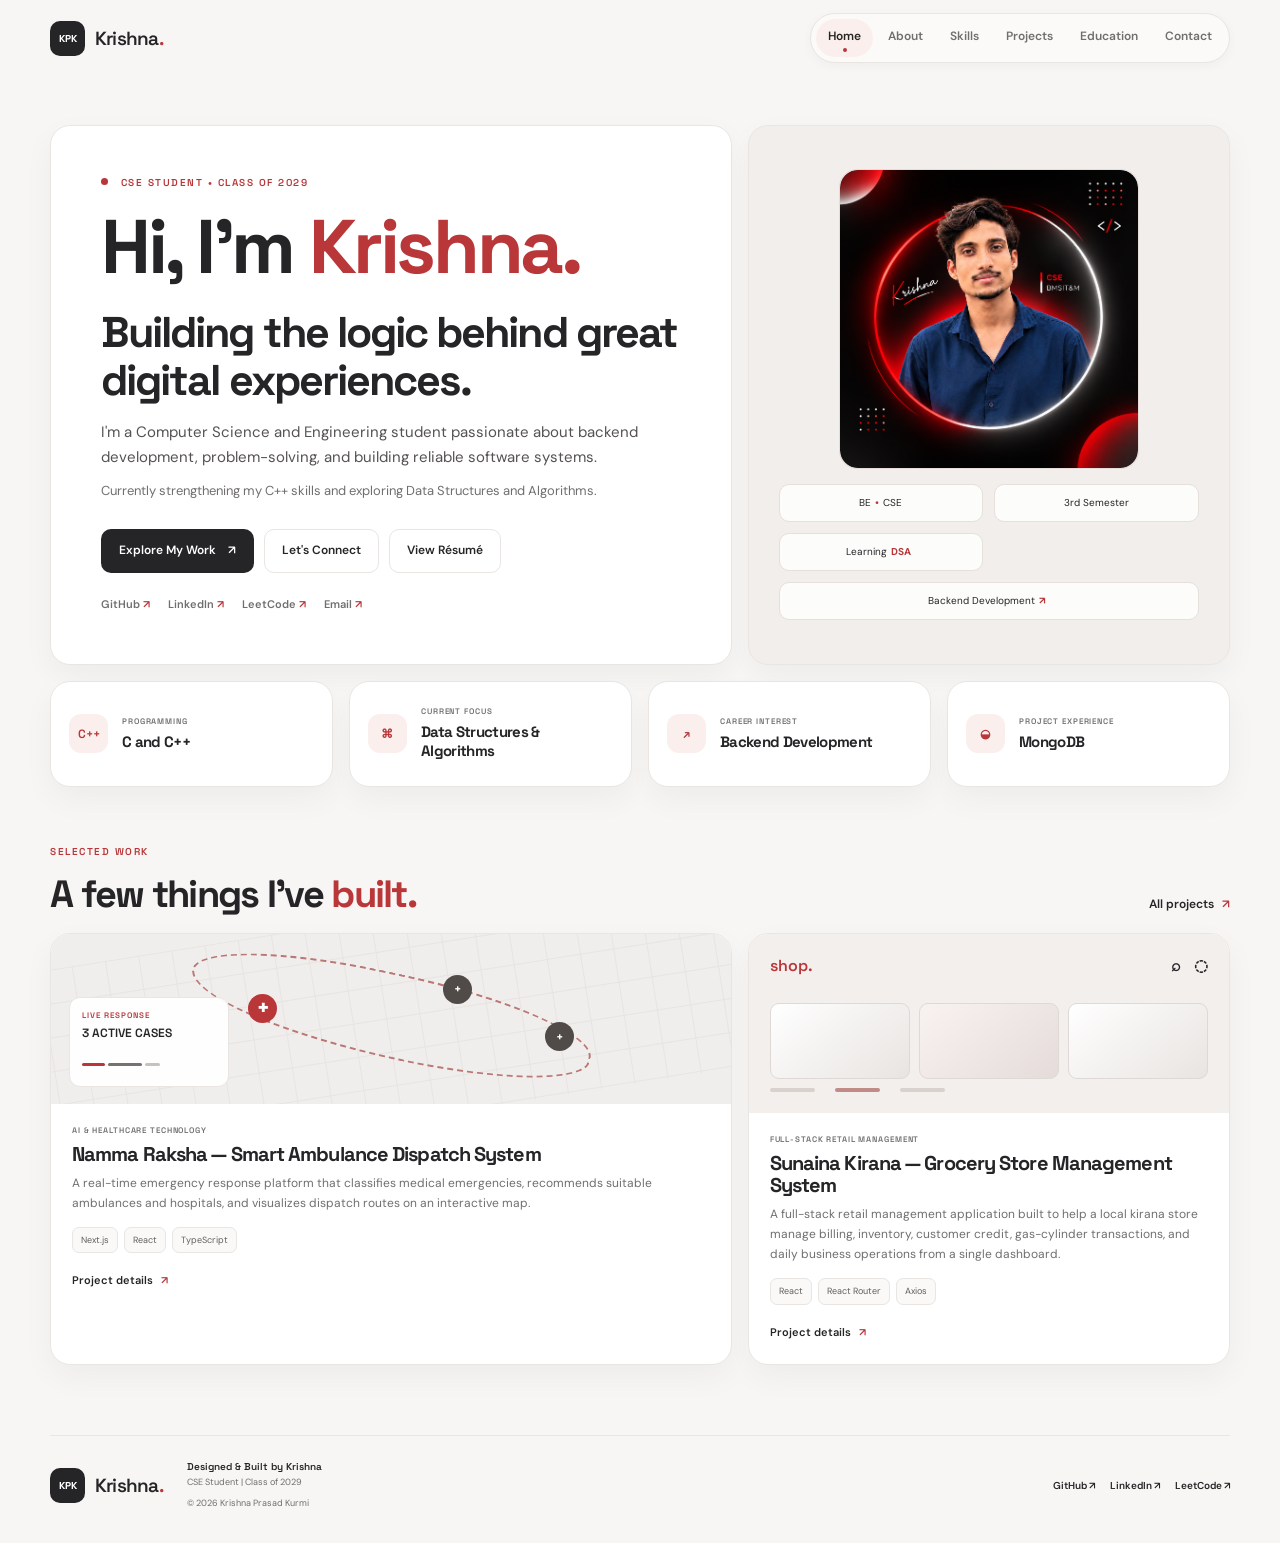
==== commit cb070a7d: "Add printable portfolio resume" ====
--- a/index.html
+++ b/index.html
@@ -67,7 +67,7 @@
         <div class="hero-actions">
           <a class="button button-primary" href="/projects">Explore My Work <span>↗</span></a>
           <a class="button button-ghost" href="/contact">Let's Connect</a>
-          <a class="button button-ghost" href="mailto:krishnaprasadkurmi99@gmail.com?subject=Request%20for%20resume">Request Résumé</a>
+          <a class="button button-ghost" href="/resume">View Résumé</a>
         </div>
         <div class="social-links hero-socials" aria-label="Social links">
           <a href="https://github.com/krishnaprasadkurmi99-jpg" target="_blank" rel="noopener noreferrer">GitHub <span>↗</span></a>
--- a/style.css
+++ b/style.css
@@ -692,3 +692,62 @@
   html { scroll-behavior: auto; }
   *, *::before, *::after { scroll-behavior: auto !important; transition-duration: .01ms !important; animation-duration: .01ms !important; animation-iteration-count: 1 !important; }
 }
+
+.resume-page { min-height: 100vh; padding: 36px 20px 56px; background: #f1f2f3; }
+.resume-toolbar { display: flex; width: min(816px, 100%); align-items: center; justify-content: space-between; gap: 12px; margin: 0 auto 16px; }
+.resume-toolbar a { color: var(--muted); font-size: 13px; font-weight: 600; }
+.resume-toolbar button { min-height: 42px; padding: 9px 16px; border: 1px solid #253e53; border-radius: 4px; background: #253e53; color: #fff; cursor: pointer; font-weight: 700; }
+.resume-document { display: grid; grid-template-columns: 242px minmax(0, 1fr); width: min(816px, 100%); min-height: 1056px; margin: 0 auto; background: #fff; box-shadow: 0 8px 28px rgba(24, 34, 43, .08); }
+.resume-sidebar { padding: 34px 22px; background: #252426; color: #f7f6f4; }
+.resume-portrait { width: 86px; height: 86px; margin: 0 auto 16px; border: 2px solid rgba(255, 255, 255, .76); border-radius: 50%; object-fit: cover; }
+.resume-sidebar h1 { margin: 0; color: #fff; font-size: 22px; text-align: center; letter-spacing: 0; }
+.resume-sidebar-role { margin: 7px 0 25px; color: #e4c4c0; font-size: 9px; font-weight: 600; letter-spacing: .1em; text-align: center; text-transform: uppercase; }
+.resume-sidebar-section { margin-top: 22px; }
+.resume-sidebar-section > h2 { margin: 0 0 11px; padding-bottom: 6px; border-bottom: 1px solid rgba(255, 255, 255, .32); color: #fff; font: 700 14px var(--display); }
+.resume-sidebar-section > a { display: block; margin-top: 10px; overflow-wrap: anywhere; color: #f5f7f4; font-size: 9px; line-height: 1.45; }
+.resume-sidebar-section > a small { display: block; margin-bottom: 2px; color: #e2a5a1; font-size: 8px; font-weight: 700; letter-spacing: .08em; text-transform: uppercase; }
+.resume-skill-group { padding: 8px 0; border-bottom: 1px solid rgba(255, 255, 255, .25); }
+.resume-skill-group h3 { margin: 0 0 3px; color: #fff; font: 600 9px var(--display); }
+.resume-skill-group p { margin: 0; color: #e2dedd; font-size: 9px; line-height: 1.5; }
+.resume-main { min-width: 0; padding: 42px 38px 38px; }
+.resume-section + .resume-section { margin-top: 23px; }
+.resume-section > h2 { margin: 0 0 9px; padding-bottom: 5px; border-bottom: 1px solid #cbd4d8; color: #172f3f; font: 700 15px var(--display); letter-spacing: 0; }
+.resume-section > p { margin-bottom: 0; color: #302d2d; font-size: 10px; line-height: 1.55; }
+.resume-education { display: grid; gap: 3px; }
+.resume-education h3 { margin: 0; font-size: 11px; }
+.resume-education p { margin: 0; color: #514e4d; font-size: 9px; }
+.resume-project-list { display: grid; gap: 13px; }
+.resume-project { break-inside: avoid; }
+.resume-project-heading { display: flex; align-items: baseline; justify-content: space-between; gap: 10px; }
+.resume-project-heading h3 { margin: 0; font-size: 10px; }
+.resume-project-heading a { flex: 0 0 auto; color: #9f3034; font-size: 8px; text-decoration: underline; text-underline-offset: 2px; }
+.resume-project ul { margin: 4px 0 0; padding-left: 15px; }
+.resume-project li { margin-top: 2px; color: #302d2d; font-size: 8.5px; line-height: 1.4; }
+.resume-project-stack { margin: 4px 0 0; color: #66605f; font-size: 8px !important; line-height: 1.4 !important; }
+.resume-project-stack strong { color: var(--ink); }
+
+@media (max-width: 600px) {
+  .resume-page { padding: 16px 10px 32px; }
+  .resume-document { grid-template-columns: minmax(0, 1fr); min-height: 0; }
+  .resume-sidebar { padding: 28px 24px; }
+  .resume-sidebar-section { max-width: 440px; margin-inline: auto; }
+  .resume-main { padding: 28px 24px; }
+}
+
+@page { size: letter; margin: .55in; }
+@media print {
+  body.resume-page { min-height: 0; padding: 0; background: #fff; color: #171717; font-family: Arial, sans-serif; -webkit-print-color-adjust: exact; print-color-adjust: exact; }
+  .resume-toolbar { display: none; }
+  .resume-document { grid-template-columns: 2.15in minmax(0, 1fr); width: 100%; min-height: 0; margin: 0; box-shadow: none; }
+  .resume-sidebar { padding: .35in .22in; }
+  .resume-main { padding: .42in .36in; }
+  .resume-section + .resume-section { margin-top: 17px; }
+  .resume-section > h2 { font-size: 12pt; }
+  .resume-section > p { font-size: 9pt; }
+  .resume-education h3, .resume-project-heading h3 { font-size: 9pt; }
+  .resume-education p, .resume-project-heading a { font-size: 7.5pt; }
+  .resume-project-list { gap: 10px; }
+  .resume-project li { font-size: 7.5pt; line-height: 1.3; }
+  .resume-project-stack { font-size: 7pt !important; }
+  a { color: inherit; }
+}
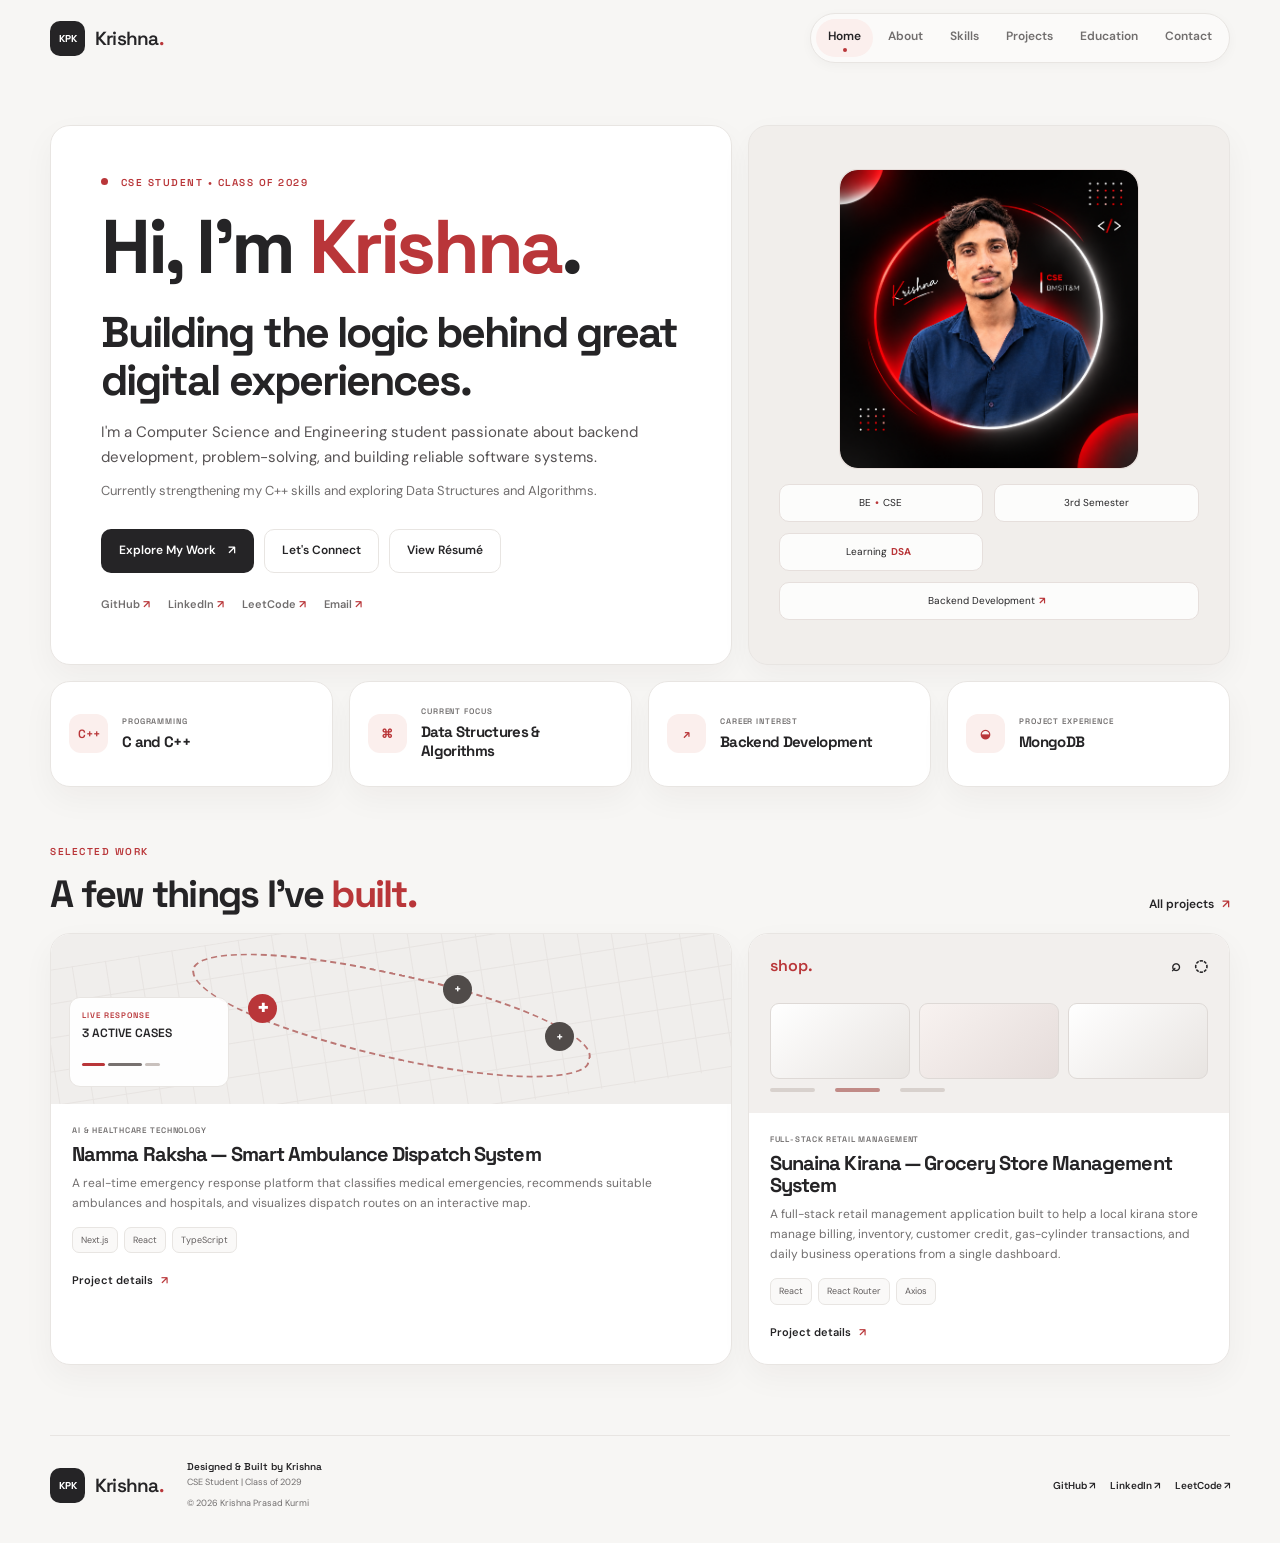
==== commit 7a3928ea: "Sync portfolio data and deploy to Cloudflare" ====
--- a/index.html
+++ b/index.html
@@ -59,8 +59,8 @@
   <main id="main-content" class="page-content">
     <section class="hero container" id="home" aria-labelledby="home-title">
       <div class="hero-copy">
-        <p class="eyebrow"><span class="status-dot"></span> CSE STUDENT <b>•</b> CLASS OF 2029</p>
-        <h1 id="home-title">Hi, I'm <span class="gradient-text">Krishna.</span></h1>
+        <p class="eyebrow"><span class="status-dot"></span> CSE STUDENT <b>•</b> CLASS OF <span data-portfolio="education.expectedGraduation">2029</span></p>
+        <h1 id="home-title">Hi, I'm <span class="gradient-text" data-portfolio="person.firstName">Krishna</span>.</h1>
         <h2 class="hero-title">Building the logic behind great digital experiences.</h2>
         <p class="hero-intro">I'm a Computer Science and Engineering student passionate about backend development, problem-solving, and building reliable software systems.</p>
         <p class="hero-support">Currently strengthening my C++ skills and exploring Data Structures and Algorithms.</p>
@@ -118,6 +118,6 @@
     <div class="social-links footer-socials" aria-label="Social profiles"><a href="https://github.com/krishnaprasadkurmi99-jpg" target="_blank" rel="noopener noreferrer" aria-label="GitHub profile">GitHub ↗</a><a href="https://www.linkedin.com/in/krishnaprasadkurmi7/" target="_blank" rel="noopener noreferrer" aria-label="LinkedIn profile">LinkedIn ↗</a><a href="https://leetcode.com/u/kurmikrishna7/" target="_blank" rel="noopener noreferrer" aria-label="LeetCode profile">LeetCode ↗</a></div>
   </footer>
   <button class="back-to-top" id="back-to-top" type="button" aria-label="Back to top">↑</button>
-  <script src="script.js?v=20261101-project-screenshots"></script>
+  <script src="script.js?v=20261103-portfolio-data"></script>
 </body>
 </html>
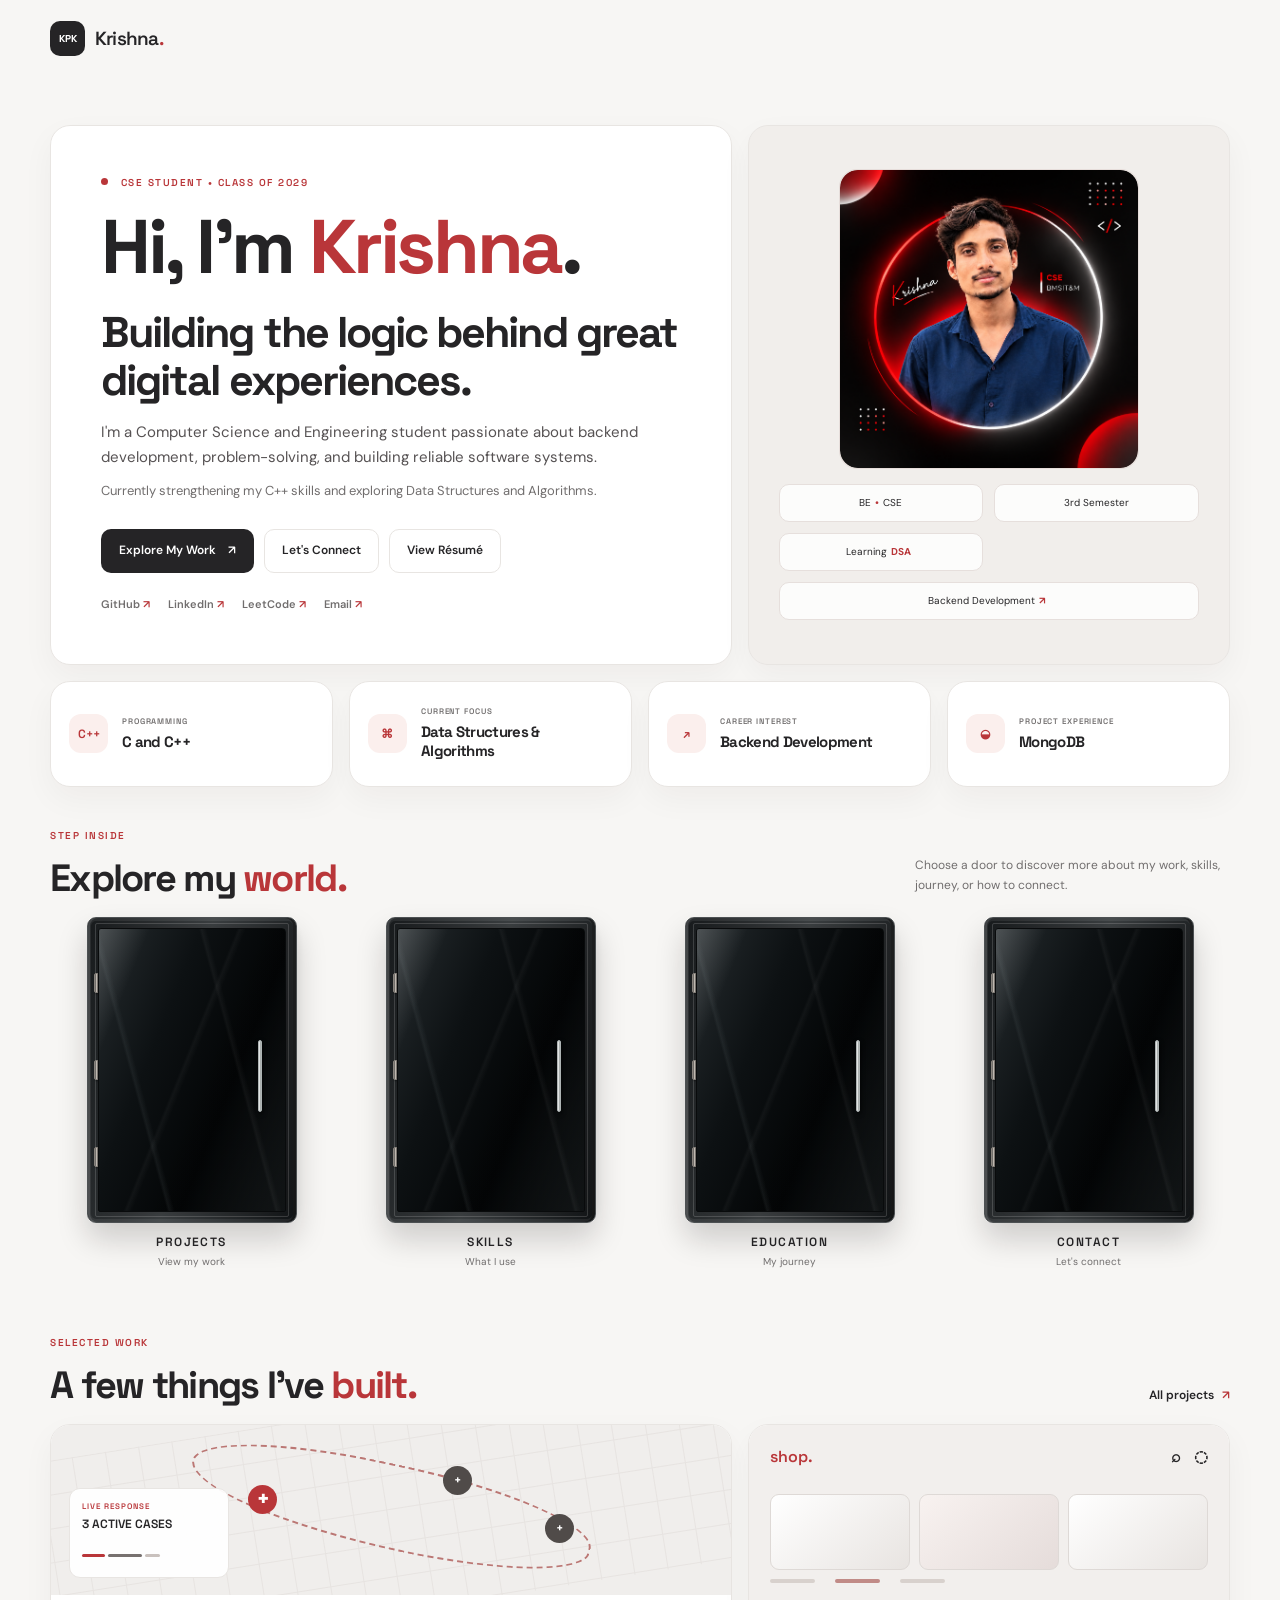
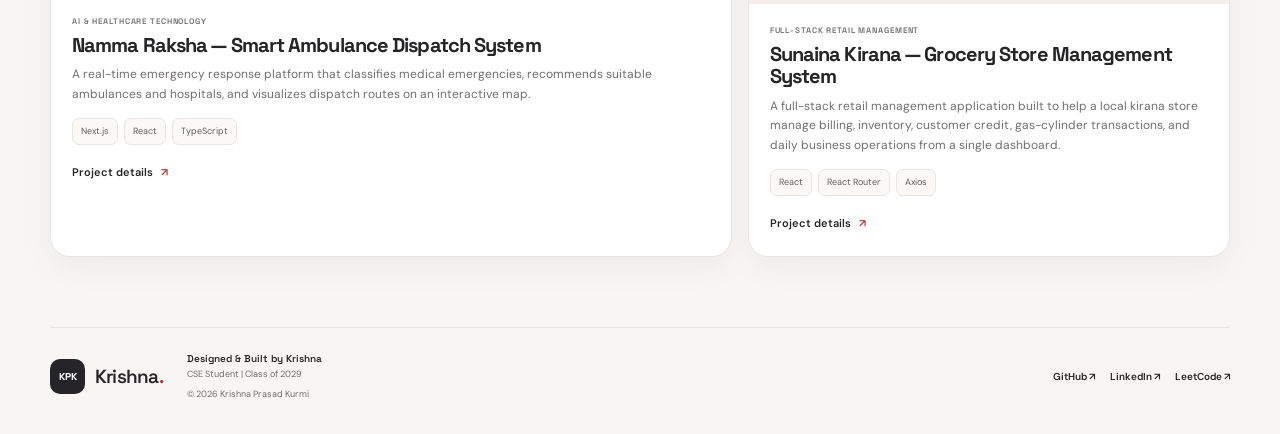
==== commit 3579cdd7: "Refine homepage doors with luxury glass design" ====
--- a/index.html
+++ b/index.html
@@ -33,7 +33,7 @@
         "name": "BMS Institute of Technology & Management"
       },
       "knowsAbout": ["Backend development", "C++", "Data Structures and Algorithms", "Software engineering"],
-      "sameAs": ["https://github.com/krishnaprasadkurmi99-jpg", "https://www.linkedin.com/in/krishnaprasadkurmi7/", "https://leetcode.com/u/kurmikrishna7/"]
+      "sameAs": ["https://github.com/itskrishna7", "https://www.linkedin.com/in/krishnaprasadkurmi7/", "https://leetcode.com/u/kurmikrishna7/"]
     }
   </script>
   <link rel="preconnect" href="https://fonts.googleapis.com">
@@ -50,10 +50,6 @@
         <span class="brand-mark">KPK</span>
         <span class="brand-name">Krishna<span>.</span></span>
       </a>
-      <button class="menu-toggle" type="button" aria-expanded="false" aria-controls="primary-navigation" aria-label="Open navigation menu">
-        <span></span><span></span><span></span>
-      </button>
-      <div class="nav-links" id="primary-navigation"><a class="nav-link" href="/" data-page-link="home" aria-current="page">Home</a><a class="nav-link" href="/about" data-page-link="about">About</a><a class="nav-link" href="/skills" data-page-link="skills">Skills</a><a class="nav-link" href="/projects" data-page-link="projects">Projects</a><a class="nav-link" href="/education" data-page-link="education">Education</a><a class="nav-link" href="/contact" data-page-link="contact">Contact</a></div>
     </nav>
   </header>
   <main id="main-content" class="page-content">
@@ -70,10 +66,10 @@
           <a class="button button-ghost" href="/resume">View Résumé</a>
         </div>
         <div class="social-links hero-socials" aria-label="Social links">
-          <a href="https://github.com/krishnaprasadkurmi99-jpg" target="_blank" rel="noopener noreferrer">GitHub <span>↗</span></a>
+          <a href="https://github.com/itskrishna7" target="_blank" rel="noopener noreferrer">GitHub <span>↗</span></a>
           <a href="https://www.linkedin.com/in/krishnaprasadkurmi7/" target="_blank" rel="noopener noreferrer">LinkedIn <span>↗</span></a>
           <a href="https://leetcode.com/u/kurmikrishna7/" target="_blank" rel="noopener noreferrer">LeetCode <span>↗</span></a>
-          <a href="mailto:krishnaprasadkurmi99@gmail.com">Email <span>↗</span></a>
+          <a href="mailto:itsmekrishna077@gmail.com">Email <span>↗</span></a>
         </div>
       </div>
       <div class="hero-visual profile-visual">
@@ -104,6 +100,82 @@
         </article>
       </div>
     </section>
+    <section class="home-door-navigation container" aria-labelledby="door-navigation-title">
+      <div class="home-door-heading">
+        <div>
+          <p class="eyebrow">STEP INSIDE</p>
+          <h2 id="door-navigation-title">Explore my <span class="gradient-text">world.</span></h2>
+        </div>
+        <p>Choose a door to discover more about my work, skills, journey, or how to connect.</p>
+      </div>
+      <div class="door-grid">
+        <a class="portfolio-door" href="projects.html" aria-label="Explore projects">
+          <span class="door-frame" aria-hidden="true">
+            <span class="door-interior door-interior--projects">
+              <span class="interior-monitor"></span>
+              <span class="interior-desk"></span>
+            </span>
+            <span class="door-hinges"><i></i><i></i><i></i></span>
+            <span class="door">
+              <span class="door-panel door-panel--top"></span>
+              <span class="door-panel door-panel--bottom"></span>
+              <span class="door-handle"></span>
+            </span>
+          </span>
+          <span class="door-label">PROJECTS<span>View my work</span></span>
+        </a>
+        <a class="portfolio-door" href="skills.html" aria-label="Explore skills">
+          <span class="door-frame" aria-hidden="true">
+            <span class="door-interior door-interior--skills">
+              <span class="interior-tech-grid"></span>
+              <span class="interior-code interior-code--one"></span>
+              <span class="interior-code interior-code--two"></span>
+              <span class="interior-code interior-code--three"></span>
+            </span>
+            <span class="door-hinges"><i></i><i></i><i></i></span>
+            <span class="door">
+              <span class="door-panel door-panel--top"></span>
+              <span class="door-panel door-panel--bottom"></span>
+              <span class="door-handle"></span>
+            </span>
+          </span>
+          <span class="door-label">SKILLS<span>What I use</span></span>
+        </a>
+        <a class="portfolio-door" href="education.html" aria-label="Explore education">
+          <span class="door-frame" aria-hidden="true">
+            <span class="door-interior door-interior--education">
+              <span class="interior-shelf interior-shelf--top"></span>
+              <span class="interior-shelf interior-shelf--bottom"></span>
+              <span class="interior-books interior-books--one"></span>
+              <span class="interior-books interior-books--two"></span>
+            </span>
+            <span class="door-hinges"><i></i><i></i><i></i></span>
+            <span class="door">
+              <span class="door-panel door-panel--top"></span>
+              <span class="door-panel door-panel--bottom"></span>
+              <span class="door-handle"></span>
+            </span>
+          </span>
+          <span class="door-label">EDUCATION<span>My journey</span></span>
+        </a>
+        <a class="portfolio-door" href="contact.html" aria-label="Get in touch">
+          <span class="door-frame" aria-hidden="true">
+            <span class="door-interior door-interior--contact">
+              <span class="interior-lamp"></span>
+              <span class="interior-seat"></span>
+              <span class="interior-table"></span>
+            </span>
+            <span class="door-hinges"><i></i><i></i><i></i></span>
+            <span class="door">
+              <span class="door-panel door-panel--top"></span>
+              <span class="door-panel door-panel--bottom"></span>
+              <span class="door-handle"></span>
+            </span>
+          </span>
+          <span class="door-label">CONTACT<span>Let's connect</span></span>
+        </a>
+      </div>
+    </section>
     <section class="home-projects container" aria-labelledby="home-projects-title">
       <div class="home-projects-heading">
         <div><p class="eyebrow">SELECTED WORK</p><h2 id="home-projects-title">A few things I've <span class="gradient-text">built.</span></h2></div>
@@ -115,7 +187,7 @@
   <footer class="site-footer container">
     <a class="brand" href="/" aria-label="Krishna home"><span class="brand-mark">KPK</span><span class="brand-name">Krishna<span>.</span></span></a>
     <div class="footer-copy"><strong>Designed &amp; Built by Krishna</strong><span>CSE Student | Class of 2029</span><small>&copy; <span id="copyright-year"></span> Krishna Prasad Kurmi</small></div>
-    <div class="social-links footer-socials" aria-label="Social profiles"><a href="https://github.com/krishnaprasadkurmi99-jpg" target="_blank" rel="noopener noreferrer" aria-label="GitHub profile">GitHub ↗</a><a href="https://www.linkedin.com/in/krishnaprasadkurmi7/" target="_blank" rel="noopener noreferrer" aria-label="LinkedIn profile">LinkedIn ↗</a><a href="https://leetcode.com/u/kurmikrishna7/" target="_blank" rel="noopener noreferrer" aria-label="LeetCode profile">LeetCode ↗</a></div>
+    <div class="social-links footer-socials" aria-label="Social profiles"><a href="https://github.com/itskrishna7" target="_blank" rel="noopener noreferrer" aria-label="GitHub profile">GitHub ↗</a><a href="https://www.linkedin.com/in/krishnaprasadkurmi7/" target="_blank" rel="noopener noreferrer" aria-label="LinkedIn profile">LinkedIn ↗</a><a href="https://leetcode.com/u/kurmikrishna7/" target="_blank" rel="noopener noreferrer" aria-label="LeetCode profile">LeetCode ↗</a></div>
   </footer>
   <button class="back-to-top" id="back-to-top" type="button" aria-label="Back to top">↑</button>
   <script src="script.js?v=20261103-portfolio-data"></script>
--- a/style.css
+++ b/style.css
@@ -275,6 +275,262 @@
 }
 .home-highlight-card .info-card-label { margin-bottom: 4px; color: var(--muted); font-size: 8px; }
 .home-highlight-card h3 { margin: 0; font-size: 15px; line-height: 1.3; }
+.home-door-navigation { padding-block: 18px 34px; }
+.home-door-heading { display: flex; align-items: end; justify-content: space-between; gap: 20px; margin-bottom: 18px; }
+.home-door-heading h2 { margin: 0; font-size: clamp(26px, 3.5vw, 38px); }
+.home-door-heading > p { max-width: 315px; margin: 0 0 3px; color: var(--muted); font-size: 12px; }
+.door-grid { display: grid; grid-template-columns: repeat(4, minmax(0, 1fr)); gap: 16px; perspective: 1400px; }
+.portfolio-door { display: block; min-width: 0; color: inherit; outline: none; text-align: center; }
+.door-frame {
+  position: relative;
+  display: block;
+  width: min(100%, 210px);
+  height: 306px;
+  margin-inline: auto;
+  padding: 10px;
+  border: 1px solid #4d5153;
+  border-radius: 9px;
+  background: linear-gradient(100deg, #171a1c, #3b3f41 48%, #111416);
+  box-shadow: 0 16px 30px rgba(20, 18, 18, .18), inset 2px 0 0 rgba(255,255,255,.12), inset -3px 0 0 rgba(0,0,0,.4), inset 0 0 0 3px rgba(255,255,255,.07);
+  perspective: 1000px;
+}
+.door-frame::before,
+.door-frame::after {
+  position: absolute;
+  z-index: 1;
+  border-radius: 2px;
+  background: transparent;
+  content: "";
+  pointer-events: none;
+}
+.door-frame::before { inset: 5px 7px; border: 1px solid rgba(255,255,255,.16); }
+.door-frame::after { top: 12px; right: 13px; bottom: 12px; left: 13px; border: 1px solid rgba(0, 0, 0, .48); }
+.door-interior {
+  position: absolute;
+  z-index: 1;
+  inset: 10px;
+  overflow: hidden;
+  border: 1px solid #252b2c;
+  border-radius: 3px;
+  background: #111719;
+  box-shadow: inset 0 0 24px rgba(0,0,0,.42);
+}
+.door-interior::before {
+  position: absolute;
+  inset: -35%;
+  background: radial-gradient(ellipse at 73% 48%, rgba(214, 166, 103, .42), transparent 52%);
+  content: "";
+  opacity: .46;
+  transition: opacity .65s ease, transform .65s ease;
+}
+.door-interior--projects { background: linear-gradient(160deg, #182024, #0d1113); }
+.door-interior--skills { background: linear-gradient(160deg, #182327, #0d1214); }
+.door-interior--education { background: linear-gradient(160deg, #252321, #131516); }
+.door-interior--contact { background: linear-gradient(160deg, #28231f, #151718); }
+.interior-monitor {
+  position: absolute;
+  top: 24%;
+  left: 22%;
+  width: 56%;
+  height: 28%;
+  border: 3px solid #586267;
+  border-radius: 3px;
+  background: linear-gradient(145deg, #26343a, #111a1d);
+  box-shadow: 0 0 18px rgba(116, 161, 170, .1);
+}
+.interior-monitor::before {
+  position: absolute;
+  inset: 15% 11%;
+  border: 1px solid rgba(181, 207, 204, .25);
+  background: linear-gradient(135deg, transparent 46%, rgba(182, 203, 198, .18) 47%, transparent 49%);
+  content: "";
+}
+.interior-monitor::after {
+  position: absolute;
+  bottom: -19%;
+  left: 42%;
+  width: 16%;
+  height: 19%;
+  border-right: 2px solid #586267;
+  border-bottom: 2px solid #586267;
+  content: "";
+}
+.interior-desk {
+  position: absolute;
+  right: 9%;
+  bottom: 18%;
+  left: 9%;
+  height: 5px;
+  border-radius: 2px;
+  background: #62676a;
+  box-shadow: 0 8px 0 -2px #363d3f;
+}
+.interior-tech-grid {
+  position: absolute;
+  inset: 17% 13%;
+  opacity: .36;
+  background-image: linear-gradient(rgba(138, 179, 183, .28) 1px, transparent 1px), linear-gradient(90deg, rgba(138, 179, 183, .28) 1px, transparent 1px);
+  background-size: 19px 19px;
+}
+.interior-code {
+  position: absolute;
+  left: 19%;
+  height: 3px;
+  border-radius: 3px;
+  background: #8ca8a7;
+  opacity: .7;
+  box-shadow: 0 7px 0 rgba(198, 171, 126, .45), 0 14px 0 rgba(140, 168, 167, .4);
+}
+.interior-code--one { top: 25%; width: 32%; }
+.interior-code--two { top: 43%; left: 33%; width: 43%; }
+.interior-code--three { top: 63%; width: 50%; }
+.interior-shelf {
+  position: absolute;
+  right: 9%;
+  left: 9%;
+  height: 5px;
+  border-radius: 2px;
+  background: #80756b;
+  box-shadow: 0 4px 0 rgba(0,0,0,.24);
+}
+.interior-shelf--top { top: 31%; }
+.interior-shelf--bottom { top: 61%; }
+.interior-books {
+  position: absolute;
+  bottom: 31%;
+  width: 32%;
+  height: 22%;
+  border-left: 5px solid #8a7260;
+  border-right: 5px solid #4f5c5b;
+  box-shadow: 9px 0 0 -2px #9a8b72, 18px 0 0 -3px #4e5e66;
+}
+.interior-books--one { left: 19%; }
+.interior-books--two { right: 17%; bottom: 62%; transform: scale(.8); }
+.interior-lamp {
+  position: absolute;
+  top: 18%;
+  right: 24%;
+  width: 18%;
+  height: 28%;
+  border-radius: 50% 50% 44% 44%;
+  background: #a78a62;
+  box-shadow: 0 0 26px rgba(222, 174, 105, .52);
+}
+.interior-lamp::after {
+  position: absolute;
+  bottom: -74%;
+  left: 47%;
+  width: 3px;
+  height: 74%;
+  background: #776856;
+  content: "";
+}
+.interior-seat {
+  position: absolute;
+  bottom: 18%;
+  left: 17%;
+  width: 49%;
+  height: 20%;
+  border-radius: 9px 9px 3px 3px;
+  background: #4a4b49;
+  box-shadow: 12px 12px 0 -8px #2c302f;
+}
+.interior-table {
+  position: absolute;
+  right: 12%;
+  bottom: 17%;
+  width: 25%;
+  height: 5px;
+  border-radius: 2px;
+  background: #86745f;
+}
+.door-hinges {
+  position: absolute;
+  z-index: 2;
+  top: 18%;
+  bottom: 18%;
+  left: 6px;
+  display: flex;
+  flex-direction: column;
+  justify-content: space-between;
+  width: 5px;
+}
+.door-hinges i {
+  display: block;
+  width: 5px;
+  height: 20px;
+  border: 1px solid #88837d;
+  border-radius: 2px;
+  background: linear-gradient(90deg, #4a4947, #c0b9b1 50%, #55524f);
+  box-shadow: 1px 1px 2px rgba(0,0,0,.42);
+}
+.door {
+  position: relative;
+  z-index: 2;
+  display: block;
+  height: 100%;
+  overflow: hidden;
+  border: 1px solid #090b0c;
+  border-radius: 3px 4px 2px 2px;
+  background: linear-gradient(112deg, #252b2e 0%, #0d1113 34%, #030506 65%, #1b2022 100%);
+  box-shadow: 8px 0 12px rgba(35, 29, 28, .14);
+  transform-origin: left center;
+  transform-style: preserve-3d;
+  transition: transform .65s cubic-bezier(.22,.61,.36,1), box-shadow .65s ease;
+}
+.door::before {
+  position: absolute;
+  inset: 0;
+  background: linear-gradient(112deg, rgba(255,255,255,.19), transparent 17%, transparent 46%, rgba(255,255,255,.035) 47%, transparent 49%, rgba(0,0,0,.38));
+  content: "";
+  pointer-events: none;
+}
+.door::after {
+  position: absolute;
+  inset: 0;
+  background: linear-gradient(75deg, transparent 26%, rgba(166, 181, 184, .11) 27%, transparent 29%, transparent 67%, rgba(255,255,255,.06) 68%, transparent 70%);
+  content: "";
+  opacity: .7;
+  pointer-events: none;
+  transition: opacity .65s ease, transform .65s ease;
+}
+.door-panel {
+  display: none;
+}
+.door-handle {
+  position: absolute;
+  top: 52%;
+  right: 12%;
+  width: 4px;
+  height: 72px;
+  border: 1px solid #aeb4b4;
+  border-radius: 999px;
+  background: linear-gradient(90deg, #555c5e, #d9dfdc 46%, #737a7b);
+  box-shadow: 1px 2px 4px rgba(0,0,0,.65), inset 1px 0 1px rgba(255,255,255,.78);
+  transform: translateY(-50%);
+  transition: transform .35s ease, box-shadow .35s ease;
+}
+.door-label {
+  display: block;
+  margin-top: 12px;
+  color: var(--ink);
+  font: 600 12px/1.3 var(--display);
+  letter-spacing: .12em;
+}
+.door-label > span { display: block; margin-top: 4px; color: var(--muted); font: 400 10px/1.3 var(--sans); letter-spacing: 0; }
+.portfolio-door:hover .door,
+.portfolio-door:focus-visible .door { box-shadow: 14px 0 18px rgba(35, 29, 28, .2); transform: perspective(1000px) translateZ(10px) rotateY(65deg); }
+.portfolio-door:hover .door-handle,
+.portfolio-door:focus-visible .door-handle { box-shadow: 2px 3px 5px rgba(0,0,0,.5), inset 1px 0 1px rgba(255,255,255,.85); transform: translateY(-50%) translateZ(12px) scale(1.06); }
+.portfolio-door:hover .door::after,
+.portfolio-door:focus-visible .door::after { opacity: .94; transform: translateX(4px); }
+.portfolio-door:hover .door-interior::before,
+.portfolio-door:focus-visible .door-interior::before { opacity: .86; transform: scale(1.08); }
+.portfolio-door.is-opening .door { box-shadow: 18px 0 22px rgba(35, 29, 28, .26); transform: perspective(1000px) translateZ(14px) rotateY(92deg); }
+.portfolio-door.is-opening .door-handle { transform: translateY(-50%) translateZ(14px) scale(1.08); }
+.portfolio-door.is-opening .door::after { opacity: 1; transform: translateX(7px); }
+.portfolio-door.is-opening .door-interior::before { opacity: 1; transform: scale(1.12); }
+.portfolio-door:focus-visible .door-frame { outline: 2px solid var(--accent); outline-offset: 4px; }
 .home-projects { padding-block: 34px 70px; }
 .home-projects-heading { display: flex; align-items: end; justify-content: space-between; gap: 20px; margin-bottom: 18px; }
 .home-projects-heading h2 { margin: 0; font-size: clamp(26px, 3.5vw, 38px); }
@@ -573,6 +829,7 @@
   .nav-links { gap: 2px; padding: 4px; }
   .nav-link { padding-inline: 10px; font-size: 11px; }
   .home-highlights { grid-template-columns: repeat(2, minmax(0, 1fr)); }
+  .door-grid { grid-template-columns: repeat(2, minmax(0, 1fr)); }
   .home-project-card, .home-project-card:first-child { grid-column: span 6; }
   .about-story { grid-column: span 6; }
   .about-info-grid { grid-column: span 6; }
@@ -645,6 +902,10 @@
   .profile-visual { grid-template-columns: repeat(2, minmax(0, 1fr)); }
   .profile-frame { width: min(100%, 255px); }
   .home-highlights { gap: 12px; }
+  .home-door-heading { align-items: flex-start; flex-direction: column; gap: 8px; }
+  .home-door-heading > p { max-width: 470px; }
+  .door-grid { gap: 12px; }
+  .door-frame { height: 270px; }
   .home-projects { padding-block: 22px 44px; }
   .home-projects-heading { align-items: flex-start; flex-direction: column; gap: 12px; }
   .home-project-grid { grid-template-columns: minmax(0, 1fr); gap: 12px; }
@@ -678,6 +939,11 @@
 @media (max-width: 460px) {
   .container { width: min(100% - 28px, 420px); }
   .home-highlights, .about-info-grid, .approach-grid, .skill-card-grid, .journey-timeline, .growth-timeline, .achievement-grid, .growth-cards { grid-template-columns: minmax(0, 1fr); }
+  .door-grid { grid-template-columns: repeat(2, minmax(0, 1fr)); }
+  .door-frame { height: 244px; padding: 8px; }
+  .door-handle { height: 52px; }
+  .door-label { margin-top: 9px; font-size: 10px; }
+  .door-label > span { font-size: 9px; }
   .approach-card:last-child { grid-column: 1; }
   .skill-card:nth-child(2), .skill-card:nth-child(3) { grid-column: 1; }
   .project-showcase { grid-template-columns: minmax(0, 1fr); }
@@ -691,6 +957,7 @@
 @media (prefers-reduced-motion: reduce) {
   html { scroll-behavior: auto; }
   *, *::before, *::after { scroll-behavior: auto !important; transition-duration: .01ms !important; animation-duration: .01ms !important; animation-iteration-count: 1 !important; }
+  .portfolio-door.is-opening .door { transform: none; }
 }
 
 .resume-page { min-height: 100vh; padding: 36px 20px 56px; background: #f1f2f3; }
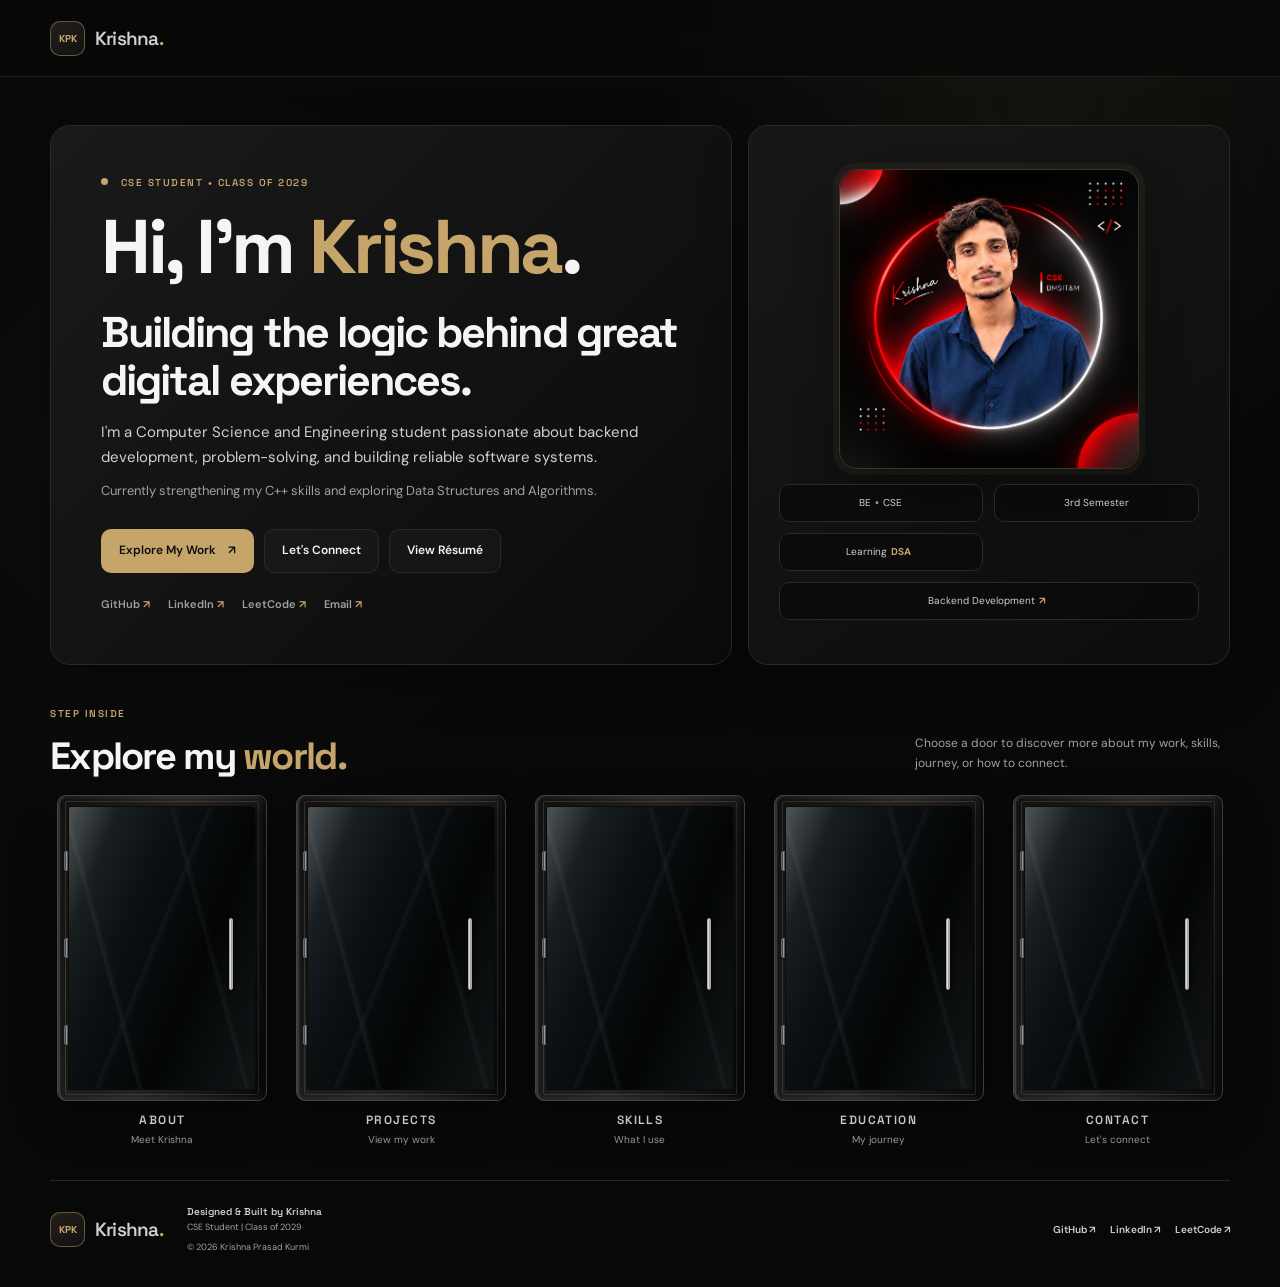
==== commit 3d6035ba: "Simplify homepage and add about door" ====
--- a/index.html
+++ b/index.html
@@ -4,7 +4,7 @@
   <meta charset="UTF-8">
   <meta name="viewport" content="width=device-width, initial-scale=1.0">
   <meta name="description" content="Explore Krishna Prasad Kurmi's portfolio: a CSE student at BMS Institute of Technology &amp; Management learning backend development, C++, and DSA skills.">
-  <meta name="theme-color" content="#ffffff">
+  <meta name="theme-color" content="#080808">
   <meta name="robots" content="index, follow">
   <link rel="canonical" href="https://krishna-portfolio.krishnaprasadkurmi99.workers.dev/">
   <meta property="og:type" content="website">
@@ -81,24 +81,6 @@
         <span class="profile-card profile-card--learning">Learning <b>DSA</b></span>
         <span class="profile-card profile-card--backend">Backend Development <b>↗</b></span>
       </div>
-      <div class="home-highlights" aria-label="Technology and interest highlights">
-        <article class="home-highlight-card home-highlight-card--language">
-          <span aria-hidden="true">C++</span>
-          <div><p class="info-card-label">PROGRAMMING</p><h3>C and C++</h3></div>
-        </article>
-        <article class="home-highlight-card home-highlight-card--focus">
-          <span aria-hidden="true">⌘</span>
-          <div><p class="info-card-label">CURRENT FOCUS</p><h3>Data Structures &amp; Algorithms</h3></div>
-        </article>
-        <article class="home-highlight-card home-highlight-card--interest">
-          <span aria-hidden="true">↗</span>
-          <div><p class="info-card-label">CAREER INTEREST</p><h3>Backend Development</h3></div>
-        </article>
-        <article class="home-highlight-card home-highlight-card--database">
-          <span aria-hidden="true">◒</span>
-          <div><p class="info-card-label">PROJECT EXPERIENCE</p><h3>MongoDB</h3></div>
-        </article>
-      </div>
     </section>
     <section class="home-door-navigation container" aria-labelledby="door-navigation-title">
       <div class="home-door-heading">
@@ -109,6 +91,21 @@
         <p>Choose a door to discover more about my work, skills, journey, or how to connect.</p>
       </div>
       <div class="door-grid">
+        <a class="portfolio-door" href="about.html" aria-label="Explore about">
+          <span class="door-frame" aria-hidden="true">
+            <span class="door-interior door-interior--about">
+              <span class="interior-profile-glow"></span>
+              <span class="interior-profile-silhouette"></span>
+            </span>
+            <span class="door-hinges"><i></i><i></i><i></i></span>
+            <span class="door">
+              <span class="door-panel door-panel--top"></span>
+              <span class="door-panel door-panel--bottom"></span>
+              <span class="door-handle"></span>
+            </span>
+          </span>
+          <span class="door-label">ABOUT<span>Meet Krishna</span></span>
+        </a>
         <a class="portfolio-door" href="projects.html" aria-label="Explore projects">
           <span class="door-frame" aria-hidden="true">
             <span class="door-interior door-interior--projects">
@@ -176,13 +173,6 @@
         </a>
       </div>
     </section>
-    <section class="home-projects container" aria-labelledby="home-projects-title">
-      <div class="home-projects-heading">
-        <div><p class="eyebrow">SELECTED WORK</p><h2 id="home-projects-title">A few things I've <span class="gradient-text">built.</span></h2></div>
-        <a class="text-link" href="/projects">All projects <span aria-hidden="true">↗</span></a>
-      </div>
-      <div class="home-project-grid" id="home-featured-projects" aria-live="polite"></div>
-    </section>
   </main>
   <footer class="site-footer container">
     <a class="brand" href="/" aria-label="Krishna home"><span class="brand-mark">KPK</span><span class="brand-name">Krishna<span>.</span></span></a>
--- a/style.css
+++ b/style.css
@@ -327,6 +327,50 @@
 .door-interior--skills { background: linear-gradient(160deg, #182327, #0d1214); }
 .door-interior--education { background: linear-gradient(160deg, #252321, #131516); }
 .door-interior--contact { background: linear-gradient(160deg, #28231f, #151718); }
+.door-interior--about { background: radial-gradient(circle at 50% 30%, #423722 0, #181512 28%, #0d0e0e 72%); }
+.interior-profile-glow {
+  position: absolute;
+  top: 20%;
+  left: 50%;
+  width: 58%;
+  aspect-ratio: 1;
+  border: 1px solid rgba(198,165,107,.42);
+  border-radius: 50%;
+  box-shadow: 0 0 28px rgba(198,165,107,.18), inset 0 0 20px rgba(198,165,107,.08);
+  transform: translateX(-50%);
+}
+.interior-profile-silhouette {
+  position: absolute;
+  bottom: 14%;
+  left: 50%;
+  width: 42%;
+  height: 44%;
+  border-radius: 48% 48% 16% 16%;
+  background: linear-gradient(160deg, #43484a, #171b1c 72%);
+  box-shadow: 0 -12px 24px rgba(198,165,107,.13);
+  transform: translateX(-50%);
+}
+.interior-profile-silhouette::before {
+  position: absolute;
+  top: -31%;
+  left: 50%;
+  width: 48%;
+  aspect-ratio: 1;
+  border-radius: 50%;
+  background: #303638;
+  box-shadow: 0 0 12px rgba(198,165,107,.18);
+  content: "";
+  transform: translateX(-50%);
+}
+.interior-profile-silhouette::after {
+  position: absolute;
+  right: 12%;
+  bottom: 12%;
+  left: 12%;
+  height: 1px;
+  background: rgba(198,165,107,.5);
+  content: "";
+}
 .interior-monitor {
   position: absolute;
   top: 24%;
@@ -476,7 +520,9 @@
   box-shadow: 8px 0 12px rgba(35, 29, 28, .14);
   transform-origin: left center;
   transform-style: preserve-3d;
-  transition: transform .65s cubic-bezier(.22,.61,.36,1), box-shadow .65s ease;
+  backface-visibility: hidden;
+  will-change: transform;
+  transition: transform .72s cubic-bezier(.16,1,.3,1), box-shadow .72s ease;
 }
 .door::before {
   position: absolute;
@@ -492,7 +538,7 @@
   content: "";
   opacity: .7;
   pointer-events: none;
-  transition: opacity .65s ease, transform .65s ease;
+  transition: opacity .72s ease, transform .72s ease;
 }
 .door-panel {
   display: none;
@@ -508,7 +554,7 @@
   background: linear-gradient(90deg, #555c5e, #d9dfdc 46%, #737a7b);
   box-shadow: 1px 2px 4px rgba(0,0,0,.65), inset 1px 0 1px rgba(255,255,255,.78);
   transform: translateY(-50%);
-  transition: transform .35s ease, box-shadow .35s ease;
+  transition: transform .72s cubic-bezier(.16,1,.3,1), box-shadow .72s ease;
 }
 .door-label {
   display: block;
@@ -519,14 +565,14 @@
 }
 .door-label > span { display: block; margin-top: 4px; color: var(--muted); font: 400 10px/1.3 var(--sans); letter-spacing: 0; }
 .portfolio-door:hover .door,
-.portfolio-door:focus-visible .door { box-shadow: 14px 0 18px rgba(35, 29, 28, .2); transform: perspective(1000px) translateZ(10px) rotateY(65deg); }
+.portfolio-door:focus-visible .door { box-shadow: 14px 0 18px rgba(35, 29, 28, .2); transform: translateZ(8px) rotateY(65deg); }
 .portfolio-door:hover .door-handle,
 .portfolio-door:focus-visible .door-handle { box-shadow: 2px 3px 5px rgba(0,0,0,.5), inset 1px 0 1px rgba(255,255,255,.85); transform: translateY(-50%) translateZ(12px) scale(1.06); }
 .portfolio-door:hover .door::after,
 .portfolio-door:focus-visible .door::after { opacity: .94; transform: translateX(4px); }
 .portfolio-door:hover .door-interior::before,
 .portfolio-door:focus-visible .door-interior::before { opacity: .86; transform: scale(1.08); }
-.portfolio-door.is-opening .door { box-shadow: 18px 0 22px rgba(35, 29, 28, .26); transform: perspective(1000px) translateZ(14px) rotateY(92deg); }
+.portfolio-door.is-opening .door { box-shadow: 18px 0 22px rgba(35, 29, 28, .26); transform: translateZ(10px) rotateY(92deg); }
 .portfolio-door.is-opening .door-handle { transform: translateY(-50%) translateZ(14px) scale(1.08); }
 .portfolio-door.is-opening .door::after { opacity: 1; transform: translateX(7px); }
 .portfolio-door.is-opening .door-interior::before { opacity: 1; transform: scale(1.12); }
@@ -1001,6 +1047,286 @@
   .resume-main { padding: 28px 24px; }
 }
 
+/* Luxury dark visual system */
+:root {
+  color-scheme: dark;
+  --paper: #080808;
+  --card: rgba(23, 23, 23, .86);
+  --ink: #f5f5f5;
+  --muted: #a1a1a1;
+  --line: #292929;
+  --accent: #c6a56b;
+  --accent-soft: rgba(198, 165, 107, .12);
+  --shadow: 0 18px 48px rgba(0, 0, 0, .28);
+  --body-text: #d0d0d0;
+}
+
+html { background: var(--paper); }
+body {
+  background:
+    radial-gradient(circle at 82% 8%, rgba(198,165,107,.07), transparent 25rem),
+    radial-gradient(circle at 12% 35%, rgba(255,255,255,.025), transparent 28rem),
+    var(--paper);
+  color: var(--body-text);
+  font-size: 16px;
+}
+h1, h2, h3 { color: var(--ink); }
+h1, h2, h3, p { text-wrap: pretty; }
+:focus-visible { outline-color: var(--accent); }
+.skip-link { background: var(--ink); color: var(--paper); }
+.site-header {
+  border-bottom-color: rgba(41,41,41,.7);
+  background: rgba(8,8,8,.78);
+  -webkit-backdrop-filter: blur(18px);
+  backdrop-filter: blur(18px);
+}
+.site-header.is-scrolled {
+  border-color: var(--line);
+  background: rgba(8,8,8,.9);
+  box-shadow: 0 8px 26px rgba(0,0,0,.24);
+}
+.brand-mark {
+  border: 1px solid rgba(198,165,107,.45);
+  background: linear-gradient(145deg, #24201a, #111);
+  color: var(--accent);
+}
+.brand-name span, .project-info h3 span { color: var(--accent); }
+.nav-links {
+  border-color: var(--line);
+  background: rgba(23,23,23,.82);
+  box-shadow: 0 12px 30px rgba(0,0,0,.2);
+  -webkit-backdrop-filter: blur(14px);
+  backdrop-filter: blur(14px);
+}
+.nav-link { color: var(--muted); }
+.nav-link:hover { background: rgba(198,165,107,.1); color: var(--ink); }
+.nav-link.active, .nav-link[aria-current="page"] { background: var(--accent-soft); color: var(--ink); }
+.nav-link::after { background: var(--accent); }
+.hero-copy,
+.profile-visual,
+.home-highlight-card,
+.about-intro,
+.about-story,
+.info-card,
+.approach-heading,
+.approach-card,
+.projects-intro,
+.skills-intro,
+.skill-card,
+.journey-intro,
+.education-college-card,
+.education-fact-card,
+.growth-milestone,
+.achievement-empty,
+.technical-growth-card,
+.contact-heading,
+.contact-details-card,
+.contact-form-card,
+.contact-resume-card,
+.journey-heading,
+.journey-step {
+  border-color: var(--line);
+  background: linear-gradient(145deg, rgba(28,28,28,.94), rgba(15,15,15,.9));
+  box-shadow: var(--shadow);
+}
+.hero-copy { background: linear-gradient(135deg, rgba(27,27,27,.95), rgba(12,12,12,.9)); }
+.eyebrow,
+.status-dot,
+.gradient-text,
+.hero-socials span,
+.approach-number,
+.contact-details-card h3 span,
+.project-type,
+.card-kicker,
+.modal-label { color: var(--accent); }
+.hero-intro, .about-story p:not(.about-story-lead), .showcase-info > p, .modal-project-description,
+.modal-project-context p, .modal-project-context li, .modal-columns li { color: var(--body-text); }
+.hero-support, .home-door-heading > p, .about-subtitle, .projects-intro > p:last-child,
+.skills-intro > p:last-child, .journey-intro > p:last-child, .contact-heading > p:last-child,
+.about-story p:not(.about-story-lead), .approach-card p, .skill-card > p,
+.growth-content > p:last-child, .technical-growth-card > p:last-child, .contact-card-copy,
+.project-feature-list, .project-link-note, .form-note, .footer-copy span, .footer-copy small,
+.modal-project-description, .modal-project-context p, .modal-project-context li, .modal-columns li { color: var(--muted); }
+.about-story-lead { color: var(--ink); }
+.muted-text { color: #777; }
+.hero-actions .button-primary,
+.button-primary { border-color: rgba(198,165,107,.55); background: var(--accent); color: #0b0b0b; }
+.button-primary:hover { background: #dfc18a; color: #0b0b0b; }
+.button-ghost {
+  border-color: var(--line);
+  background: rgba(255,255,255,.025);
+  color: var(--ink);
+}
+.button-ghost:hover { border-color: var(--accent); color: var(--accent); }
+.profile-visual { background: linear-gradient(145deg, #171717, #0d0d0d); }
+.profile-frame {
+  border-color: #3a3428;
+  background: #121212;
+  box-shadow: 0 0 0 6px rgba(198,165,107,.06), 0 24px 44px rgba(0,0,0,.34);
+}
+.profile-card {
+  border-color: var(--line);
+  background: rgba(10,10,10,.72);
+  color: var(--body-text);
+  -webkit-backdrop-filter: blur(10px);
+  backdrop-filter: blur(10px);
+}
+.profile-card b { color: var(--accent); }
+.home-highlight-card > span,
+.info-card-icon,
+.approach-icon,
+.technical-growth-icon,
+.education-fact-icon,
+.contact-item-icon,
+.contact-resume-icon,
+.skill-card-icon,
+.journey-marker,
+.growth-marker {
+  background: var(--accent-soft);
+  color: var(--accent);
+}
+.home-highlight-card:hover,
+.contact-resume-card:hover,
+.info-card:hover,
+.approach-card:hover,
+.skill-card:hover,
+.education-fact-card:hover,
+.technical-growth-card:hover,
+.showcase-card:hover { border-color: rgba(198,165,107,.65); }
+.home-door-navigation { position: relative; }
+.door-label { color: var(--ink); }
+.door-label > span { color: var(--muted); }
+.door-frame {
+  border-color: #454545;
+  background: linear-gradient(100deg, #111, #292929 48%, #0b0b0b);
+  box-shadow: 0 18px 38px rgba(0,0,0,.4), inset 2px 0 0 rgba(255,255,255,.1), inset -3px 0 0 rgba(0,0,0,.5), inset 0 0 0 3px rgba(255,255,255,.04);
+}
+.door-frame::before { border-color: rgba(198,165,107,.2); }
+.door-frame::after { border-color: rgba(255,255,255,.08); }
+.door-hinges i {
+  border-color: #676767;
+  background: linear-gradient(90deg, #222, #9b9b9b 50%, #303030);
+}
+.door { box-shadow: 8px 0 14px rgba(0,0,0,.36); }
+.door-handle {
+  border-color: #aaa;
+  background: linear-gradient(90deg, #4a4a4a, #d2d2d2 46%, #666);
+}
+.portfolio-door:hover .door,
+.portfolio-door:focus-visible .door { box-shadow: 14px 0 22px rgba(0,0,0,.52); }
+.portfolio-door.is-opening .door { box-shadow: 18px 0 26px rgba(0,0,0,.6); }
+.portfolio-door:focus-visible .door-frame { outline-color: var(--accent); }
+.project-filter, .filter-button {
+  border-color: var(--line);
+  background: rgba(23,23,23,.82);
+  color: var(--muted);
+}
+.project-filter:hover, .filter-button:hover { border-color: var(--accent); color: var(--ink); }
+.project-filter.active, .filter-button.active { border-color: var(--accent); background: var(--accent); color: #0b0b0b; }
+.showcase-card {
+  border-color: var(--line);
+  background: linear-gradient(145deg, rgba(27,27,27,.95), rgba(14,14,14,.92));
+  box-shadow: var(--shadow);
+}
+.project-preview,
+.project-preview--emergency,
+.project-preview--retail,
+.project-preview--printing { background: linear-gradient(145deg, #1d1d1d, #0e0e0e); }
+.project-preview--screenshot { background: #080808; }
+.map-grid { background-image: linear-gradient(#292929 1px, transparent 1px), linear-gradient(90deg, #292929 1px, transparent 1px); }
+.map-route { border-color: rgba(198,165,107,.68); }
+.map-marker { background: var(--accent); color: #0b0b0b; }
+.marker-hospital { background: #777; color: #0b0b0b; }
+.emergency-panel {
+  border-color: var(--line);
+  background: rgba(17,17,17,.92);
+  color: var(--ink);
+}
+.store-header, .showcase-info h3, .project-preview strong { color: var(--ink); }
+.store-products i, .print-jobs i { border-color: var(--line); background: #242424; }
+.print-sidebar { background: #202020; }
+.print-sidebar i { background: #555; }
+.tags span, .modal-tags span {
+  border-color: var(--line);
+  background: rgba(255,255,255,.035);
+  color: var(--body-text);
+}
+.status-badge { border-color: rgba(198,165,107,.35); background: var(--accent-soft); color: var(--accent); }
+.project-link {
+  border-color: var(--line);
+  color: var(--muted);
+}
+.project-link:hover { border-color: var(--accent); color: var(--accent); }
+.education-college-card { background: linear-gradient(145deg, #242019, #111); }
+.education-college-card .journey-kicker { color: var(--accent); }
+.education-card-mark { color: rgba(198,165,107,.08); }
+.growth-milestone { border-color: var(--line); background: linear-gradient(145deg, rgba(25,25,25,.94), rgba(13,13,13,.9)); }
+.contact-item {
+  border-color: var(--line);
+  background: rgba(255,255,255,.02);
+}
+.contact-item:hover { border-color: var(--accent); background: rgba(198,165,107,.07); }
+.contact-item strong, .contact-item > b { color: var(--ink); }
+.form-field label { color: var(--body-text); }
+.form-field input, .form-field textarea {
+  border-color: var(--line);
+  background: #101010;
+  color: var(--ink);
+}
+.form-field input::placeholder, .form-field textarea::placeholder { color: #777; }
+.form-field input:focus, .form-field textarea:focus { border-color: var(--accent); box-shadow: 0 0 0 3px rgba(198,165,107,.12); }
+.form-field.has-error input, .form-field.has-error textarea, .form-status.is-error { border-color: #d77; color: #e8a4a4; }
+.form-status { color: #a8c9a8; }
+.email-app-button {
+  border-color: var(--line);
+  background: #171717;
+  color: var(--accent);
+}
+.site-footer { border-top-color: var(--line); }
+.footer-copy strong { color: var(--body-text); }
+.back-to-top {
+  border-color: var(--line);
+  background: #171717;
+  color: var(--accent);
+}
+.project-modal-backdrop { background: rgba(0,0,0,.76); }
+.project-modal-content {
+  border-color: var(--line);
+  background: #151515;
+  box-shadow: 0 24px 70px rgba(0,0,0,.55);
+}
+.modal-close { border-color: var(--line); background: #1d1d1d; color: var(--body-text); }
+.modal-close:hover { color: var(--accent); }
+.modal-project-context, .modal-footer { border-color: var(--line); }
+.resume-page { background: #080808; color: var(--body-text); }
+.resume-toolbar a { color: var(--muted); }
+.resume-toolbar a:hover { color: var(--accent); }
+.resume-toolbar button { border-color: var(--accent); background: var(--accent); color: #0b0b0b; }
+.resume-document { background: #151515; box-shadow: 0 18px 50px rgba(0,0,0,.45); }
+.resume-sidebar { background: #101010; }
+.resume-sidebar-role, .resume-sidebar-section > a small { color: var(--accent); }
+.resume-sidebar-section > h2 { border-color: var(--line); }
+.resume-sidebar-section > a, .resume-skill-group h3 { color: var(--ink); }
+.resume-skill-group { border-color: var(--line); }
+.resume-skill-group p, .resume-section > p, .resume-education p, .resume-project li { color: var(--body-text); }
+.resume-main { background: #151515; }
+.resume-section > h2 { border-color: var(--line); color: var(--accent); }
+.resume-project-heading a { color: var(--accent); }
+.door-grid { grid-template-columns: repeat(5, minmax(0, 1fr)); gap: 14px; }
+
+@media (max-width: 1150px) {
+  .door-grid { grid-template-columns: repeat(3, minmax(0, 1fr)); }
+}
+
+@media (max-width: 700px) {
+  .door-grid { grid-template-columns: repeat(2, minmax(0, 1fr)); gap: 12px; }
+  .door-grid .portfolio-door:last-child {
+    grid-column: 1 / -1;
+    width: calc((100% - 12px) / 2);
+    justify-self: center;
+  }
+}
+
 @page { size: letter; margin: .55in; }
 @media print {
   body.resume-page { min-height: 0; padding: 0; background: #fff; color: #171717; font-family: Arial, sans-serif; -webkit-print-color-adjust: exact; print-color-adjust: exact; }
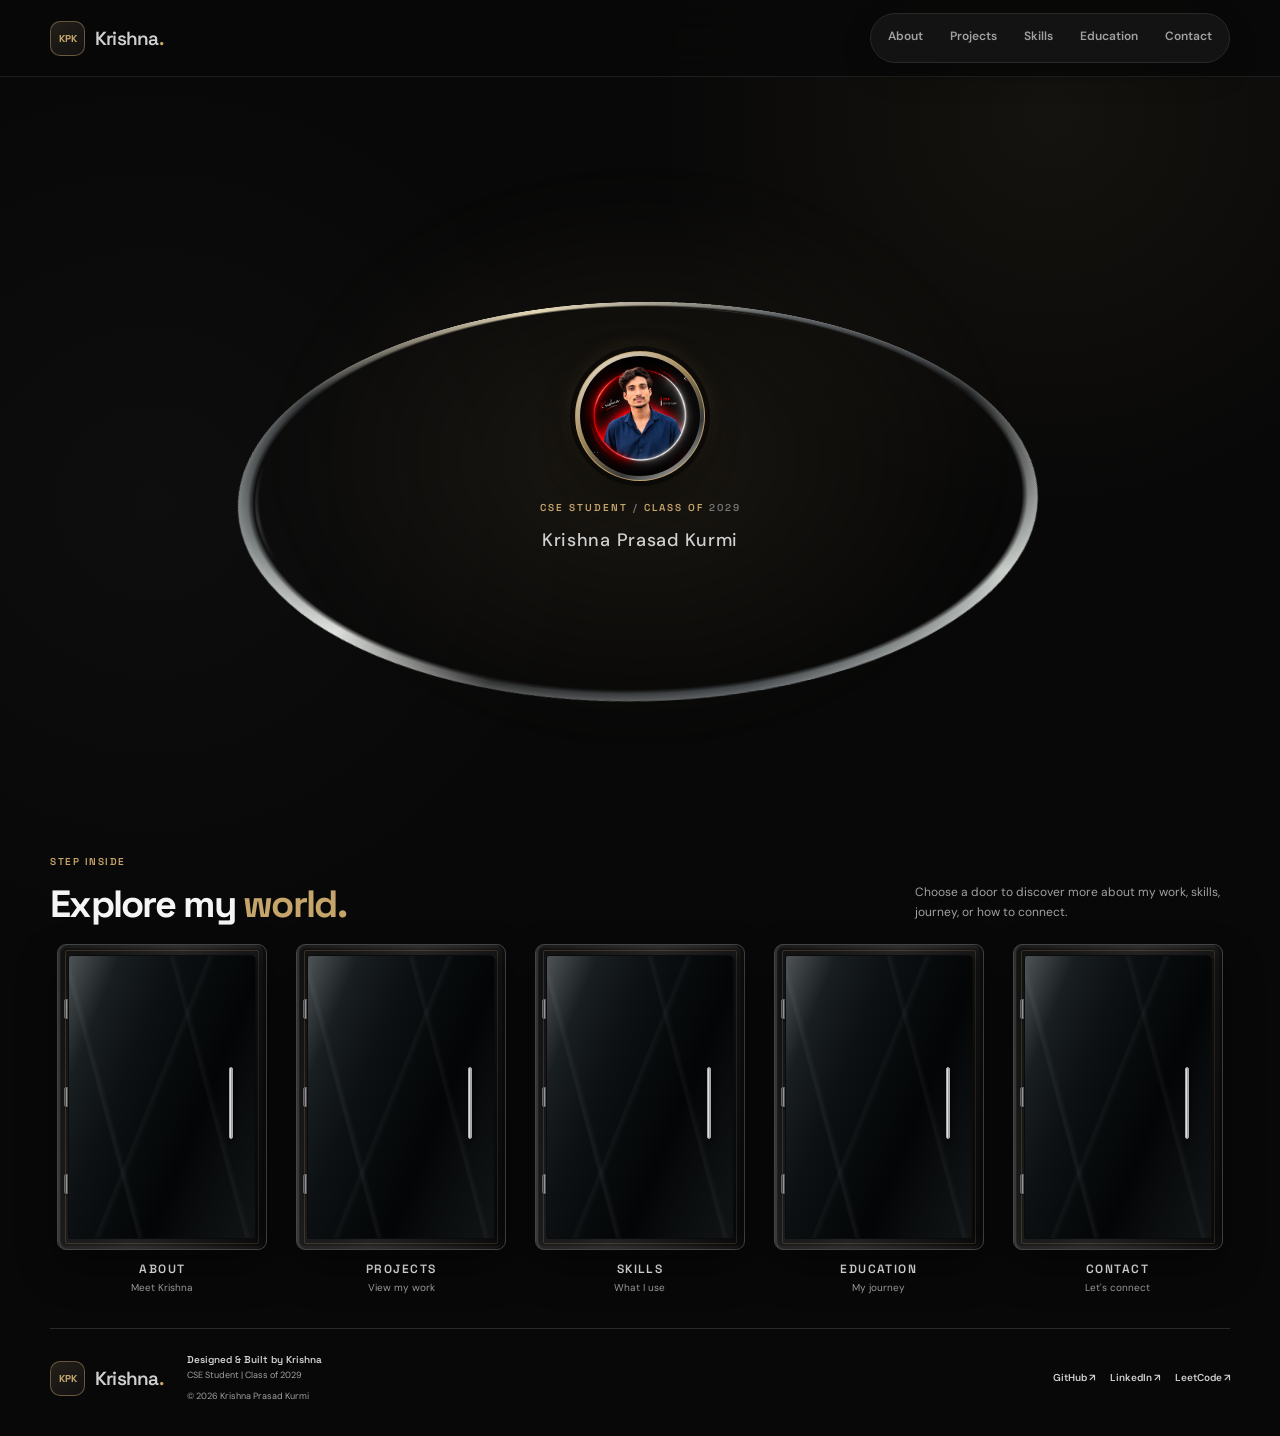
==== commit 481124cf: "Refine homepage ring hero" ====
--- a/index.html
+++ b/index.html
@@ -50,36 +50,31 @@
         <span class="brand-mark">KPK</span>
         <span class="brand-name">Krishna<span>.</span></span>
       </a>
+      <div class="nav-links" id="site-navigation">
+        <a class="nav-link" href="about.html">About</a>
+        <a class="nav-link" href="projects.html">Projects</a>
+        <a class="nav-link" href="skills.html">Skills</a>
+        <a class="nav-link" href="education.html">Education</a>
+        <a class="nav-link" href="contact.html">Contact</a>
+      </div>
+      <button class="menu-toggle" type="button" aria-controls="site-navigation" aria-expanded="false" aria-label="Open navigation menu">
+        <span></span><span></span><span></span>
+      </button>
     </nav>
   </header>
   <main id="main-content" class="page-content">
-    <section class="hero container" id="home" aria-labelledby="home-title">
-      <div class="hero-copy">
-        <p class="eyebrow"><span class="status-dot"></span> CSE STUDENT <b>•</b> CLASS OF <span data-portfolio="education.expectedGraduation">2029</span></p>
-        <h1 id="home-title">Hi, I'm <span class="gradient-text" data-portfolio="person.firstName">Krishna</span>.</h1>
-        <h2 class="hero-title">Building the logic behind great digital experiences.</h2>
-        <p class="hero-intro">I'm a Computer Science and Engineering student passionate about backend development, problem-solving, and building reliable software systems.</p>
-        <p class="hero-support">Currently strengthening my C++ skills and exploring Data Structures and Algorithms.</p>
-        <div class="hero-actions">
-          <a class="button button-primary" href="/projects">Explore My Work <span>↗</span></a>
-          <a class="button button-ghost" href="/contact">Let's Connect</a>
-          <a class="button button-ghost" href="/resume">View Résumé</a>
+    <section class="hero container" id="home" aria-label="Krishna Prasad Kurmi profile">
+      <div class="hero-ring" aria-hidden="true">
+        <span class="hero-ring__outer"></span>
+        <span class="hero-ring__inner"></span>
+        <span class="hero-ring__glint"></span>
+      </div>
+      <div class="hero-content">
+        <div class="hero-portrait">
+          <img src="profile-photo.png" width="1254" height="1254" alt="Professional portrait of Krishna Prasad Kurmi">
         </div>
-        <div class="social-links hero-socials" aria-label="Social links">
-          <a href="https://github.com/itskrishna7" target="_blank" rel="noopener noreferrer">GitHub <span>↗</span></a>
-          <a href="https://www.linkedin.com/in/krishnaprasadkurmi7/" target="_blank" rel="noopener noreferrer">LinkedIn <span>↗</span></a>
-          <a href="https://leetcode.com/u/kurmikrishna7/" target="_blank" rel="noopener noreferrer">LeetCode <span>↗</span></a>
-          <a href="mailto:itsmekrishna077@gmail.com">Email <span>↗</span></a>
-        </div>
-      </div>
-      <div class="hero-visual profile-visual">
-        <div class="profile-frame">
-          <img src="profile-photo.png" width="1254" height="1254" alt="Krishna Prasad Kurmi">
-        </div>
-        <span class="profile-card profile-card--degree">BE <b>•</b> CSE</span>
-        <span class="profile-card profile-card--semester">3rd Semester</span>
-        <span class="profile-card profile-card--learning">Learning <b>DSA</b></span>
-        <span class="profile-card profile-card--backend">Backend Development <b>↗</b></span>
+        <p class="hero-kicker">CSE STUDENT <span aria-hidden="true">/</span> CLASS OF <span data-portfolio="education.expectedGraduation">2029</span></p>
+        <p class="hero-name" data-portfolio="person.name">Krishna Prasad Kurmi</p>
       </div>
     </section>
     <section class="home-door-navigation container" aria-labelledby="door-navigation-title">
--- a/style.css
+++ b/style.css
@@ -1327,6 +1327,184 @@
   }
 }
 
+/* Cinematic homepage hero */
+.hero {
+  position: relative;
+  display: grid;
+  min-height: min(760px, calc(100vh - 74px));
+  place-items: center;
+  padding-block: 74px 76px;
+  overflow: hidden;
+  isolation: isolate;
+  perspective: 1200px;
+}
+.hero::before {
+  position: absolute;
+  inset: 12% 18%;
+  z-index: -2;
+  border-radius: 50%;
+  background: radial-gradient(ellipse, rgba(198,165,107,.1), transparent 68%);
+  content: "";
+  filter: blur(26px);
+}
+.hero-content {
+  position: relative;
+  z-index: 2;
+  display: flex;
+  width: min(100%, 520px);
+  grid-column: 1 / -1;
+  justify-self: center;
+  align-items: center;
+  flex-direction: column;
+  text-align: center;
+}
+.hero-ring {
+  position: absolute;
+  z-index: -1;
+  width: min(78vw, 780px);
+  aspect-ratio: 1.18;
+  pointer-events: none;
+  animation: hero-ring-z-spin 18s linear infinite;
+  transform: rotateX(55deg) rotateZ(-4deg);
+  transform-style: preserve-3d;
+}
+@keyframes hero-ring-z-spin {
+  from { transform: rotateX(55deg) rotateZ(-4deg); }
+  to { transform: rotateX(55deg) rotateZ(356deg); }
+}
+.hero-ring__outer,
+.hero-ring__inner,
+.hero-ring__glint {
+  position: absolute;
+  inset: 0;
+  display: block;
+  border-radius: 50%;
+  transform-style: preserve-3d;
+}
+.hero-ring__outer {
+  background:
+    conic-gradient(from 205deg, #1a1b1b 0deg, #d6d9d4 24deg, #676d6e 49deg, #191b1d 86deg, #e0d1aa 137deg, #44494c 188deg, #0d0e0f 230deg, #bec4c0 278deg, #303437 324deg, #1a1b1b 360deg);
+  box-shadow:
+    0 34px 32px rgba(0,0,0,.7),
+    0 0 32px rgba(198,165,107,.16),
+    inset 0 0 18px rgba(255,255,255,.52);
+  -webkit-mask: radial-gradient(ellipse, transparent 0 68%, #000 69% 76%, transparent 77%);
+  mask: radial-gradient(ellipse, transparent 0 68%, #000 69% 76%, transparent 77%);
+}
+.hero-ring__outer::before {
+  position: absolute;
+  inset: 1.5%;
+  border: 9px solid rgba(255,255,255,.14);
+  border-radius: inherit;
+  content: "";
+  filter: blur(1px);
+  -webkit-mask: linear-gradient(105deg, #000 3%, transparent 34% 64%, #000 94%);
+  mask: linear-gradient(105deg, #000 3%, transparent 34% 64%, #000 94%);
+}
+.hero-ring__inner {
+  inset: 9%;
+  background: radial-gradient(ellipse, rgba(4,5,5,.82) 0 63%, transparent 64%);
+  box-shadow: inset 0 0 26px rgba(0,0,0,.7), 0 0 18px rgba(255,255,255,.12);
+  -webkit-mask: radial-gradient(ellipse, transparent 0 73%, #000 74% 78%, transparent 79%);
+  mask: radial-gradient(ellipse, transparent 0 73%, #000 74% 78%, transparent 79%);
+}
+.hero-ring__glint {
+  inset: 2%;
+  background: conic-gradient(from 182deg, transparent 0 18%, rgba(255,255,255,.72) 21%, transparent 25% 52%, rgba(229,211,167,.62) 56%, transparent 61% 100%);
+  filter: blur(3px);
+  opacity: .7;
+  -webkit-mask: radial-gradient(ellipse, transparent 0 70%, #000 71% 75%, transparent 76%);
+  mask: radial-gradient(ellipse, transparent 0 70%, #000 71% 75%, transparent 76%);
+}
+.hero-portrait {
+  width: clamp(110px, 12vw, 130px);
+  aspect-ratio: 1;
+  margin-bottom: 20px;
+  padding: 4px;
+  border: 1px solid rgba(198,165,107,.86);
+  border-radius: 50%;
+  background: linear-gradient(145deg, #f3eee1, #9b8359 44%, #373839 72%, #d7d9d3);
+  box-shadow: 0 0 0 5px rgba(8,8,8,.7), 0 12px 30px rgba(0,0,0,.62), 0 0 24px rgba(198,165,107,.2);
+}
+.hero-portrait img {
+  display: block;
+  width: 100%;
+  height: 100%;
+  border-radius: 50%;
+  object-fit: cover;
+}
+.hero-kicker {
+  margin: 0 0 14px;
+  color: var(--accent);
+  font: 600 10px/1.4 var(--display);
+  letter-spacing: .2em;
+}
+.hero-kicker span { color: #777; }
+.hero-name {
+  margin: 0 0 8px;
+  color: var(--body-text);
+  font: 500 clamp(15px, 2vw, 18px)/1.3 var(--sans);
+  letter-spacing: .04em;
+}
+.hero-content h1 {
+  margin: 0 0 14px;
+  color: var(--ink);
+  font-size: clamp(42px, 6vw, 74px);
+  letter-spacing: -.05em;
+  line-height: .98;
+}
+.hero-content .hero-intro {
+  max-width: 420px;
+  margin: 0 0 24px;
+  color: var(--muted);
+  font-size: clamp(14px, 1.6vw, 17px);
+  line-height: 1.6;
+}
+.hero-contact-button { border-radius: 999px; padding-inline: 23px; }
+.hero-content .hero-socials {
+  justify-content: center;
+  margin-top: 22px;
+}
+.hero-content .hero-socials a { color: var(--muted); }
+
+@media (max-width: 700px) {
+  .hero {
+    min-height: 650px;
+    padding-block: 58px 64px;
+  }
+  .hero-ring {
+    width: calc(100% - 56px);
+    height: clamp(440px, 118vw, 500px);
+    aspect-ratio: auto;
+    animation-name: hero-ring-z-spin-mobile;
+    animation-duration: 36s;
+    transform: rotateZ(-4deg);
+  }
+  @keyframes hero-ring-z-spin-mobile {
+    0%, 100% { transform: rotateZ(-4deg) scale(1); }
+    50% { transform: rotateZ(176deg) scale(1); }
+    10% { transform: rotateZ(32deg) scale(.65); }
+    20% { transform: rotateZ(68deg) scale(.57); }
+    25% { transform: rotateZ(86deg) scale(.62); }
+    30% { transform: rotateZ(104deg) scale(.57); }
+    40% { transform: rotateZ(140deg) scale(.65); }
+    60% { transform: rotateZ(212deg) scale(.65); }
+    70% { transform: rotateZ(248deg) scale(.57); }
+    75% { transform: rotateZ(266deg) scale(.62); }
+    80% { transform: rotateZ(284deg) scale(.57); }
+    90% { transform: rotateZ(320deg) scale(.65); }
+  }
+  .hero-content { width: min(100%, 390px); }
+  .hero-portrait { width: clamp(85px, 25vw, 100px); margin-bottom: 16px; }
+  .hero-content h1 { font-size: clamp(40px, 12vw, 58px); }
+  .hero-content .hero-intro { max-width: 300px; margin-bottom: 20px; font-size: 14px; }
+  .hero-kicker { font-size: 9px; letter-spacing: .16em; }
+}
+
+@media (prefers-reduced-motion: reduce) {
+  .hero-ring { animation: none; }
+}
+
 @page { size: letter; margin: .55in; }
 @media print {
   body.resume-page { min-height: 0; padding: 0; background: #fff; color: #171717; font-family: Arial, sans-serif; -webkit-print-color-adjust: exact; print-color-adjust: exact; }
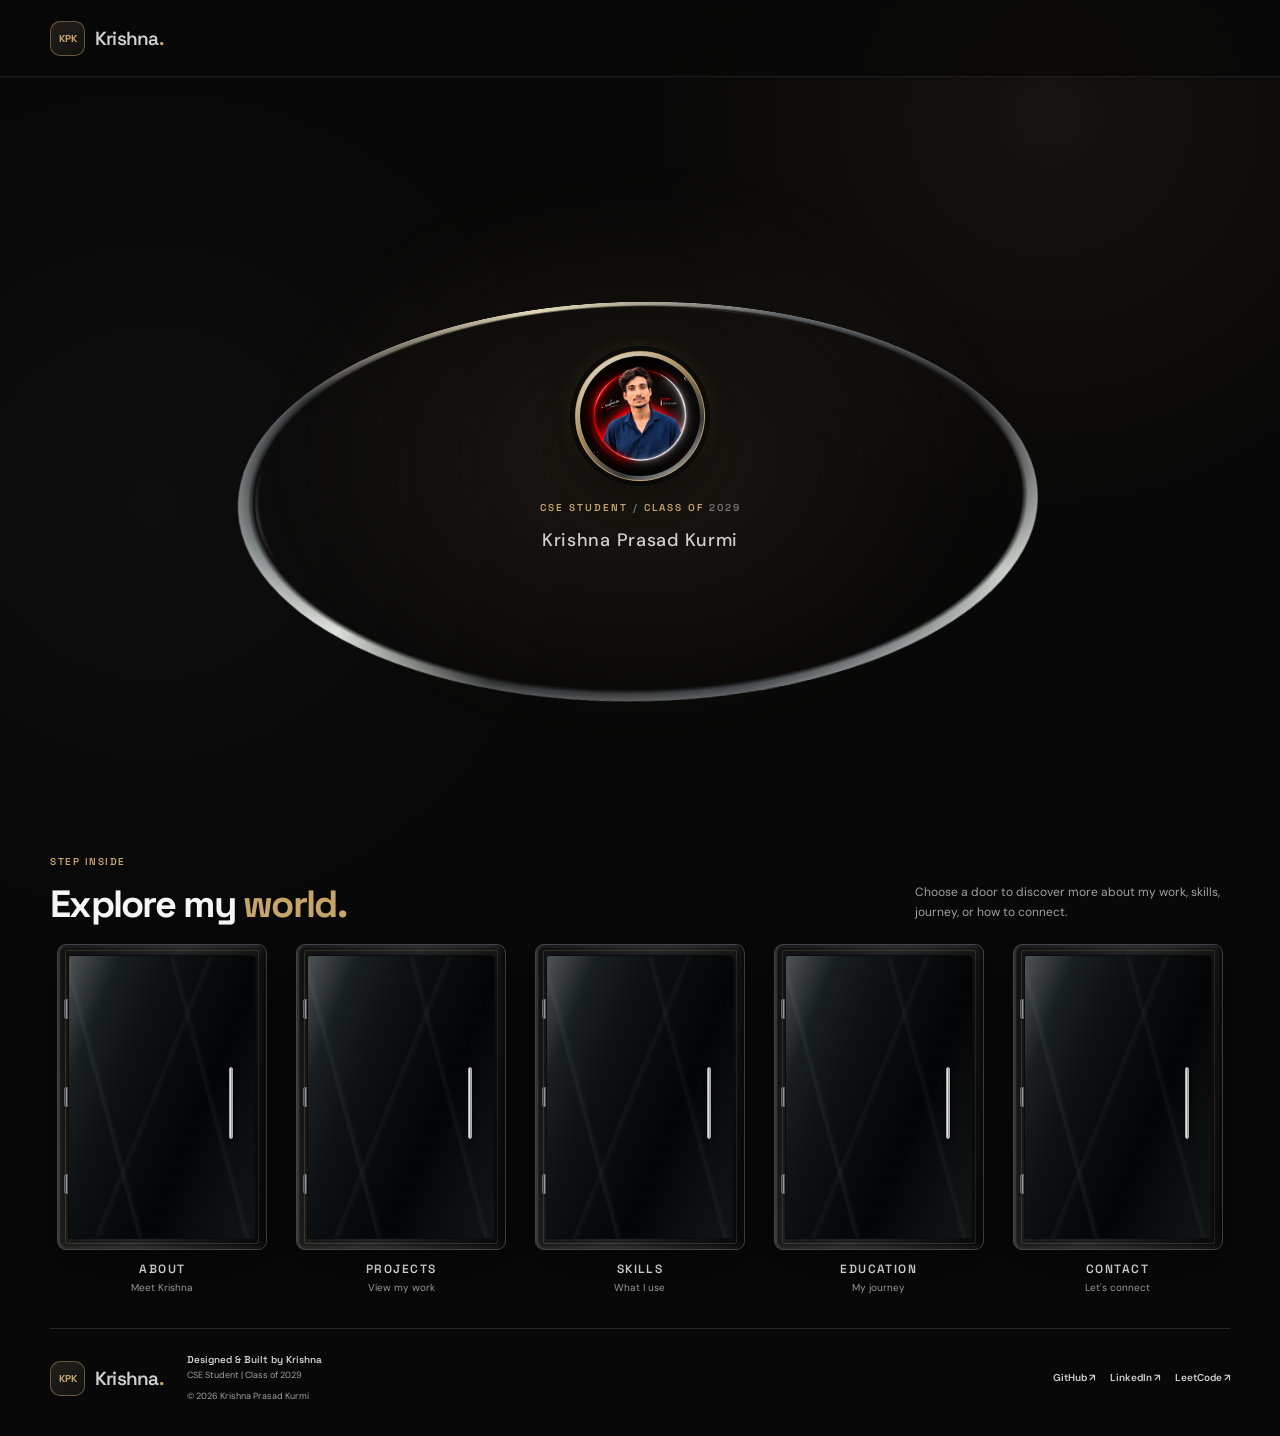
==== commit 1e69a738: "Remove redundant homepage navigation" ====
--- a/index.html
+++ b/index.html
@@ -50,16 +50,6 @@
         <span class="brand-mark">KPK</span>
         <span class="brand-name">Krishna<span>.</span></span>
       </a>
-      <div class="nav-links" id="site-navigation">
-        <a class="nav-link" href="about.html">About</a>
-        <a class="nav-link" href="projects.html">Projects</a>
-        <a class="nav-link" href="skills.html">Skills</a>
-        <a class="nav-link" href="education.html">Education</a>
-        <a class="nav-link" href="contact.html">Contact</a>
-      </div>
-      <button class="menu-toggle" type="button" aria-controls="site-navigation" aria-expanded="false" aria-label="Open navigation menu">
-        <span></span><span></span><span></span>
-      </button>
     </nav>
   </header>
   <main id="main-content" class="page-content">
